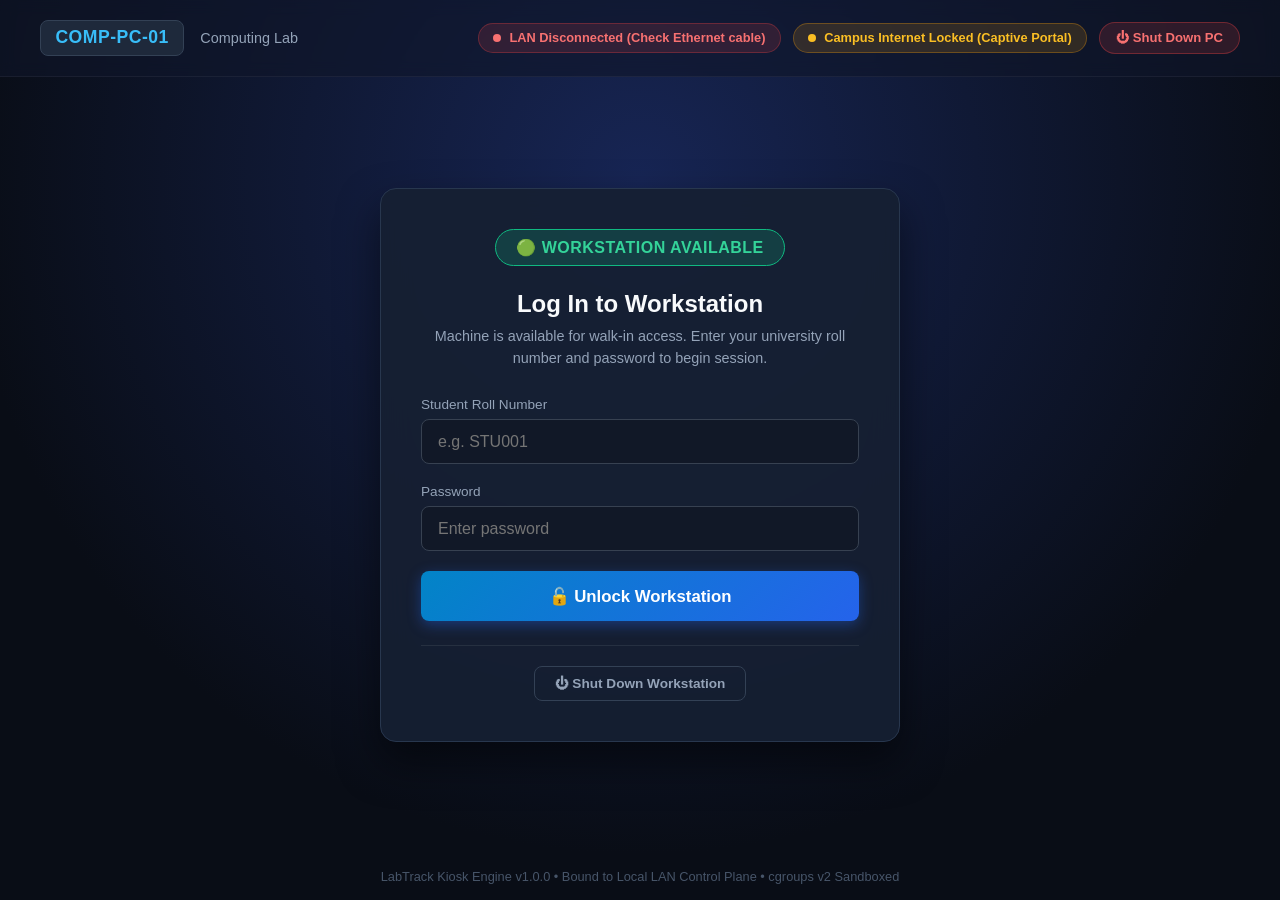
==== frontend/workstation_screen.html @ 6870bd61 "feat: add shutdown button to kiosk and automatic session logout on shutdown" ====
<!DOCTYPE html>
<html lang="en">
<head>
    <meta charset="UTF-8">
    <meta name="viewport" content="width=device-width, initial-scale=1.0">
    <title>LabTrack Workstation Greeter & Lock Screen</title>
    <style>
        :root {
            --bg-color: #090d16;
            --panel-bg: rgba(22, 32, 50, 0.92);
            --border: #28374e;
            --text-main: #f8fafc;
            --text-muted: #94a3b8;
            --accent: #38bdf8;
            --color-avail: #10b981;
            --color-held: #f59e0b;
            --color-occupied: #6366f1;
            --color-maint: #ef4444;
        }

        * { box-sizing: border-box; margin: 0; padding: 0; font-family: -apple-system, BlinkMacSystemFont, "Segoe UI", Roboto, sans-serif; }
        
        body {
            background: radial-gradient(circle at 50% 20%, #172554, var(--bg-color) 70%);
            color: var(--text-main);
            min-height: 100vh;
            display: flex;
            flex-direction: column;
            user-select: none;
            overflow: hidden;
        }

        /* Top Status Bar */
        .top-bar {
            padding: 1.25rem 2.5rem;
            display: flex;
            justify-content: space-between;
            align-items: center;
            background: rgba(15, 23, 42, 0.6);
            backdrop-filter: blur(8px);
            border-bottom: 1px solid rgba(255, 255, 255, 0.05);
        }

        .host-title {
            display: flex;
            align-items: center;
            gap: 1rem;
        }

        .host-badge {
            background: #1e293b;
            border: 1px solid #334155;
            padding: 0.4rem 0.9rem;
            border-radius: 8px;
            font-size: 1.1rem;
            font-weight: 700;
            color: var(--accent);
            letter-spacing: 0.5px;
        }

        .net-badges {
            display: flex;
            align-items: center;
            gap: 0.75rem;
        }

        .net-pill {
            display: flex;
            align-items: center;
            gap: 0.5rem;
            padding: 0.4rem 0.9rem;
            border-radius: 20px;
            font-size: 0.8rem;
            font-weight: 600;
        }

        .net-green { background: rgba(16, 185, 129, 0.15); color: #34d399; border: 1px solid rgba(16, 185, 129, 0.3); }
        .net-yellow { background: rgba(245, 158, 11, 0.15); color: #fbbf24; border: 1px solid rgba(245, 158, 11, 0.3); }
        .net-red { background: rgba(239, 68, 68, 0.15); color: #f87171; border: 1px solid rgba(239, 68, 68, 0.3); }

        .indicator-dot { width: 8px; height: 8px; border-radius: 50%; background: currentColor; }

        /* Main Kiosk Container */
        .kiosk-container {
            flex: 1;
            display: flex;
            justify-content: center;
            align-items: center;
            padding: 2rem;
        }

        .kiosk-card {
            background: var(--panel-bg);
            border: 1px solid var(--border);
            border-radius: 16px;
            width: 100%;
            max-width: 520px;
            padding: 2.5rem;
            box-shadow: 0 20px 40px rgba(0,0,0,0.5);
            backdrop-filter: blur(16px);
            text-align: center;
            position: relative;
        }

        .state-banner {
            display: inline-flex;
            align-items: center;
            gap: 0.5rem;
            padding: 0.5rem 1.25rem;
            border-radius: 30px;
            font-weight: 700;
            font-size: 1rem;
            margin-bottom: 1.5rem;
            text-transform: uppercase;
            letter-spacing: 0.5px;
        }

        .banner-AVAILABLE { background: rgba(16, 185, 129, 0.2); color: #34d399; border: 1px solid var(--color-avail); }
        .banner-HELD { background: rgba(245, 158, 11, 0.2); color: #fbbf24; border: 1px solid var(--color-held); }
        .banner-OCCUPIED { background: rgba(99, 102, 241, 0.2); color: #a5b4fc; border: 1px solid var(--color-occupied); }
        .banner-MAINTENANCE { background: rgba(239, 68, 68, 0.2); color: #f87171; border: 1px solid var(--color-maint); }

        .kiosk-title { font-size: 1.5rem; font-weight: 700; margin-bottom: 0.5rem; }
        .kiosk-sub { font-size: 0.9rem; color: var(--text-muted); margin-bottom: 1.75rem; line-height: 1.5; }

        /* Reserved Held Details Box */
        .reserved-box {
            background: rgba(245, 158, 11, 0.08);
            border: 1px solid rgba(245, 158, 11, 0.3);
            border-radius: 10px;
            padding: 1.25rem;
            margin-bottom: 1.75rem;
            text-align: left;
        }

        .reserved-row { display: flex; justify-content: space-between; margin-bottom: 0.5rem; font-size: 0.9rem; }
        .reserved-label { color: var(--text-muted); }
        .reserved-value { font-weight: 600; color: var(--text-main); }
        .countdown-timer { font-size: 1.35rem; font-weight: 800; color: #fbbf24; text-align: center; margin-top: 0.75rem; }

        /* Form */
        .form-group { text-align: left; margin-bottom: 1.25rem; }
        label { display: block; font-size: 0.85rem; color: var(--text-muted); margin-bottom: 0.4rem; font-weight: 500; }
        input {
            width: 100%;
            background: #111827;
            border: 1px solid #374151;
            padding: 0.8rem 1rem;
            border-radius: 8px;
            color: white;
            font-size: 1rem;
            outline: none;
            transition: border-color 0.2s;
        }
        input:focus { border-color: var(--accent); }

        .btn-unlock {
            width: 100%;
            background: linear-gradient(135deg, #0284c7, #2563eb);
            color: white;
            border: none;
            padding: 0.9rem;
            border-radius: 8px;
            font-size: 1.05rem;
            font-weight: 700;
            cursor: pointer;
            box-shadow: 0 4px 14px rgba(37, 99, 235, 0.4);
            transition: opacity 0.2s, transform 0.1s;
        }
        .btn-unlock:hover { opacity: 0.95; }
        .btn-unlock:active { transform: scale(0.99); }

        .btn-logout {
            width: 100%;
            background: #ef4444;
            color: white;
            border: none;
            padding: 0.8rem;
            border-radius: 8px;
            font-size: 1rem;
            font-weight: 700;
            cursor: pointer;
            margin-top: 0.75rem;
        }

        .btn-desktop {
            width: 100%;
            background: #0284c7;
            color: white;
            border: none;
            padding: 0.85rem;
            border-radius: 8px;
            font-size: 1.05rem;
            font-weight: 700;
            cursor: pointer;
            margin-top: 1.25rem;
            box-shadow: 0 4px 14px rgba(2, 132, 199, 0.4);
            display: flex;
            align-items: center;
            justify-content: center;
            gap: 0.5rem;
        }
        .btn-desktop:hover { opacity: 0.95; }

        /* Floating Mini Dock on Desktop */
        #floatingDock {
            position: fixed;
            top: 14px;
            right: 20px;
            background: rgba(15, 23, 42, 0.95);
            border: 1px solid #334155;
            box-shadow: 0 10px 30px rgba(0,0,0,0.7);
            backdrop-filter: blur(12px);
            border-radius: 30px;
            padding: 0.5rem 1.2rem;
            display: none;
            align-items: center;
            gap: 1rem;
            z-index: 999999;
            font-size: 0.85rem;
        }
        .mini-btn-logout {
            background: #ef4444;
            color: white;
            border: none;
            padding: 0.4rem 0.8rem;
            border-radius: 20px;
            font-size: 0.8rem;
            font-weight: 700;
            cursor: pointer;
        }
        .mini-btn-expand {
            background: #1e293b;
            color: #38bdf8;
            border: 1px solid #334155;
            padding: 0.4rem 0.8rem;
            border-radius: 20px;
            font-size: 0.8rem;
            font-weight: 600;
            cursor: pointer;
        }

        /* Mode: Floating Mini Dock Window (?floating=1) */
        body.floating-mode {
            background: #0f172a !important;
            min-height: 100vh !important;
            margin: 0 !important;
            padding: 0 16px !important;
            display: flex !important;
            align-items: center !important;
            justify-content: space-between !important;
            border-bottom: 2px solid #0284c7;
        }

        body.floating-mode .top-bar,
        body.floating-mode .kiosk-container,
        body.floating-mode footer,
        body.floating-mode #floatingDock {
            display: none !important;
        }

        #floatingBarWidget {
            display: none;
            width: 100%;
            align-items: center;
            justify-content: space-between;
            gap: 12px;
        }

        body.floating-mode #floatingBarWidget {
            display: flex !important;
        }

        .dock-left {
            display: flex;
            align-items: center;
            gap: 10px;
        }

        .dock-icon {
            width: 34px;
            height: 34px;
            border-radius: 8px;
            background: rgba(56, 189, 248, 0.15);
            border: 1px solid rgba(56, 189, 248, 0.4);
            display: flex;
            align-items: center;
            justify-content: center;
            font-size: 1.15rem;
            color: #38bdf8;
        }

        .dock-user-title {
            font-size: 0.92rem;
            font-weight: 700;
            color: #f8fafc;
        }

        .dock-user-sub {
            font-size: 0.76rem;
            color: #94a3b8;
        }

        .dock-btn-logout {
            background: linear-gradient(135deg, #ef4444, #dc2626);
            color: white;
            border: none;
            padding: 8px 16px;
            border-radius: 8px;
            font-size: 0.85rem;
            font-weight: 700;
            cursor: pointer;
            box-shadow: 0 2px 8px rgba(239, 68, 68, 0.4);
            display: flex;
            align-items: center;
            gap: 6px;
            white-space: nowrap;
        }
        .dock-btn-logout:hover {
            opacity: 0.9;
        }

        /* Occupied Session Box */
        .session-box {
            background: rgba(99, 102, 241, 0.08);
            border: 1px solid rgba(99, 102, 241, 0.3);
            border-radius: 10px;
            padding: 1.25rem;
            margin-bottom: 1.5rem;
            text-align: left;
        }

        .metrics-grid {
            display: grid;
            grid-template-columns: 1fr 1fr;
            gap: 0.75rem;
            margin-top: 1rem;
        }

        .metric-cell {
            background: #141c2c;
            border: 1px solid #233147;
            padding: 0.6rem;
            border-radius: 6px;
            text-align: center;
        }
        .metric-num { font-size: 1.1rem; font-weight: 700; color: var(--accent); }
        .metric-lbl { font-size: 0.75rem; color: var(--text-muted); }

        /* Error/Message Box */
        .msg-box {
            margin-top: 1rem;
            padding: 0.75rem;
            border-radius: 6px;
            font-size: 0.85rem;
            display: none;
            line-height: 1.4;
        }
        .msg-error { background: rgba(239, 68, 68, 0.2); border: 1px solid #ef4444; color: #fca5a5; display: block; }
        .msg-success { background: rgba(16, 185, 129, 0.2); border: 1px solid #10b981; color: #6ee7b7; display: block; }

        .btn-power {
            display: inline-flex;
            align-items: center;
            gap: 0.45rem;
            background: rgba(239, 68, 68, 0.15);
            color: #f87171;
            border: 1px solid rgba(239, 68, 68, 0.35);
            padding: 0.45rem 1rem;
            border-radius: 20px;
            font-size: 0.82rem;
            font-weight: 700;
            cursor: pointer;
            transition: all 0.2s ease;
        }
        .btn-power:hover {
            background: #ef4444;
            color: #ffffff;
            border-color: #ef4444;
            box-shadow: 0 0 12px rgba(239, 68, 68, 0.5);
            transform: translateY(-1px);
        }
        .btn-power-discrete {
            background: transparent;
            color: #94a3b8;
            border: 1px solid #334155;
            padding: 0.55rem 1.2rem;
            border-radius: 8px;
            font-size: 0.85rem;
            font-weight: 600;
            cursor: pointer;
            transition: all 0.2s;
            display: inline-flex;
            align-items: center;
            gap: 0.45rem;
        }
        .btn-power-discrete:hover {
            background: rgba(239, 68, 68, 0.2);
            color: #f87171;
            border-color: #ef4444;
        }

        /* Footer */
        footer {
            padding: 1rem;
            text-align: center;
            font-size: 0.8rem;
            color: #475569;
        }
    </style>
</head>
<body>

    <div class="top-bar">
        <div class="host-title">
            <span class="host-badge" id="hostBadge">COMP-PC-01</span>
            <span style="font-size: 0.9rem; color: var(--text-muted);" id="labNameDisplay">Computing Lab</span>
        </div>
        <div class="net-badges">
            <div class="net-pill net-green" id="lanPill">
                <span class="indicator-dot"></span>
                <span>LAN Connected to Lab Server</span>
            </div>
            <div class="net-pill net-yellow" id="wanPill">
                <span class="indicator-dot"></span>
                <span>Campus Internet Locked (Captive Portal)</span>
            </div>
            <button class="btn-power" onclick="handlePowerOff()" title="Shut Down Workstation">
                ⏻ Shut Down PC
            </button>
        </div>
    </div>

    <div class="kiosk-container">
        <div class="kiosk-card">
            
            <div id="stateBadge" class="state-banner banner-AVAILABLE">
                🟢 Workstation Available
            </div>

            <div id="availableView">
                <h2 class="kiosk-title">Log In to Workstation</h2>
                <p class="kiosk-sub">Machine is available for walk-in access. Enter your university roll number and password to begin session.</p>

                <form onsubmit="handleUnlock(event)">
                    <div class="form-group">
                        <label>Student Roll Number</label>
                        <input type="text" id="walkinRoll" placeholder="e.g. STU001" required autocomplete="off" />
                    </div>
                    <div class="form-group">
                        <label>Password</label>
                        <input type="password" id="walkinPw" placeholder="Enter password" required />
                    </div>
                    <button type="submit" class="btn-unlock" id="unlockBtn">🔓 Unlock Workstation</button>
                </form>
            </div>

            <div id="heldView" style="display: none;">
                <h2 class="kiosk-title">Workstation Reserved</h2>
                <p class="kiosk-sub">This PC is reserved. Only the assigned student can authenticate to unlock.</p>

                <div class="reserved-box">
                    <div class="reserved-row">
                        <span class="reserved-label">Assigned Student:</span>
                        <span class="reserved-value" id="heldStudentName">Alice Johnson</span>
                    </div>
                    <div class="reserved-row">
                        <span class="reserved-label">Roll Number:</span>
                        <span class="reserved-value" id="heldRollNo">STU001</span>
                    </div>
                    <div class="reserved-row">
                        <span class="reserved-label">Grace Expiry:</span>
                        <span class="reserved-value" id="heldGraceTime">10:45 AM</span>
                    </div>
                    <div class="countdown-timer" id="graceCountdown">14:59</div>
                </div>

                <form onsubmit="handleUnlock(event)">
                    <div class="form-group">
                        <label>Reserved Student Roll Number</label>
                        <input type="text" id="heldRollInput" placeholder="Confirm Roll Number" required autocomplete="off" />
                    </div>
                    <div class="form-group">
                        <label>Password</label>
                        <input type="password" id="heldPwInput" placeholder="Enter password" required />
                    </div>
                    <button type="submit" class="btn-unlock">🔓 Unlock Reserved Session</button>
                </form>
            </div>

            <div id="occupiedView" style="display: none;">
                <h2 class="kiosk-title">Active Session in Progress</h2>
                <p class="kiosk-sub">Workstation unlocked and sandbox active.</p>

                <div class="session-box">
                    <div class="reserved-row">
                        <span class="reserved-label">Active User:</span>
                        <span class="reserved-value" id="occStudentName">Alice Johnson</span>
                    </div>
                    <div class="reserved-row">
                        <span class="reserved-label">Roll Number:</span>
                        <span class="reserved-value" id="occRollNo">STU001</span>
                    </div>
                    <div class="reserved-row">
                        <span class="reserved-label">Session ID:</span>
                        <span class="reserved-value" id="occSessionId">#1</span>
                    </div>

                    <div class="metrics-grid">
                        <div class="metric-cell">
                            <div class="metric-num" id="occCpuLoad">4.2%</div>
                            <div class="metric-lbl">CPU Usage</div>
                        </div>
                        <div class="metric-cell">
                            <div class="metric-num" id="occMemLoad">18.5%</div>
                            <div class="metric-lbl">RAM Usage</div>
                        </div>
                    </div>
                </div>

                <button class="btn-desktop" onclick="minimizeToFloatingBar()">💻 Minimize & Open Linux Desktop</button>
                <div style="margin: 0.75rem 0; font-size: 0.8rem; color: #94a3b8; line-height: 1.4;">
                    💡 <em>Shortcut: Press <strong>Super (Windows key)</strong> or <strong>Ctrl+Alt+T</strong> to launch Terminal & Apps anytime.</em>
                </div>
                <button class="btn-logout" onclick="handleLogout()">🔒 Logout & Re-lock Workstation</button>
            </div>

            <div id="maintenanceView" style="display: none;">
                <h2 class="kiosk-title" style="color: #ef4444;">Workstation Offline</h2>
                <p class="kiosk-sub">This workstation is undergoing scheduled maintenance or hardware diagnostics. Please use an adjacent machine.</p>
            </div>

            <div id="messageBox" class="msg-box"></div>

            <div style="margin-top: 1.5rem; border-top: 1px solid rgba(255, 255, 255, 0.08); padding-top: 1.25rem;">
                <button type="button" class="btn-power-discrete" onclick="handlePowerOff()" title="Shut down workstation immediately">
                    ⏻ Shut Down Workstation
                </button>
            </div>
        </div>
    </div>

    <!-- Floating Mini Dock on Desktop -->
    <div id="floatingDock">
        <span style="display: flex; align-items: center; gap: 0.4rem; color: #34d399; font-weight: 600;">
            <span class="indicator-dot" style="background:#10b981;"></span>
            <span id="dockUser">Active Session</span>
        </span>
        <span style="color: #94a3b8;" id="dockStats">CPU: 4.2% | RAM: 18%</span>
        <button class="mini-btn-expand" onclick="expandFromFloatingBar()">🔍 Dashboard</button>
        <button class="mini-btn-logout" onclick="handleLogout()">🔒 Logout & Relock</button>
    </div>

    <!-- Floating Mini Dock for Desktop Window Mode (?floating=1) -->
    <div id="floatingBarWidget">
        <div class="dock-left">
            <div class="dock-icon">⚡</div>
            <div>
                <div class="dock-user-title" id="floatingUserTitle">Active Student Session</div>
                <div class="dock-user-sub" id="floatingUserSub">Desktop Unlocked &bull; Sandboxed</div>
            </div>
        </div>
        <button class="dock-btn-logout" onclick="handleLogout()">🔒 Logout &amp; Relock</button>
    </div>

    <footer>
        LabTrack Kiosk Engine v1.0.0 &bull; Bound to Local LAN Control Plane &bull; cgroups v2 Sandboxed
    </footer>

    <script>
        // Extract hostname from URL path (/workstation/COMP-PC-01) or query parameter (?hostname=COMP-PC-01)
        function getHostname() {
            const urlPath = window.location.pathname;
            const parts = urlPath.split('/').filter(p => p.length > 0);
            if (parts.length >= 2 && parts[0] === 'workstation') {
                return decodeURIComponent(parts[1]);
            }
            const urlParams = new URLSearchParams(window.location.search);
            return urlParams.get('hostname') || 'COMP-PC-01';
        }

        const urlParams = new URLSearchParams(window.location.search);
        const isFloatingMode = urlParams.get('floating') === '1';

        const HOSTNAME = getHostname();
        let currentLockState = null;
        let remainingGraceSeconds = 0;
        let countdownTimer = null;
        let currentActiveSessionId = null;

        document.getElementById('hostBadge').innerText = HOSTNAME;

        if (isFloatingMode) {
            document.body.classList.add('floating-mode');
            document.title = `⚡ LabTrack [${HOSTNAME}] - Active Session`;
        }

        window.addEventListener('DOMContentLoaded', () => {
            fetchLockState();
            // Poll lock-state over local switch every 2.5 seconds
            setInterval(fetchLockState, 2500);
            // Run countdown tick every second
            setInterval(tickCountdown, 1000);
        });

        async function fetchLockState() {
            try {
                const res = await fetch(`/api/pcs/${HOSTNAME}/lock-state`);
                if (!res.ok) throw new Error("Server error");
                const data = await res.json();
                
                // Set LAN badge green
                document.getElementById('lanPill').className = "net-pill net-green";
                document.getElementById('lanPill').innerHTML = `<span class="indicator-dot"></span><span>LAN Connected to Lab Server</span>`;

                applyLockState(data);
            } catch (err) {
                // LAN offline
                document.getElementById('lanPill').className = "net-pill net-red";
                document.getElementById('lanPill').innerHTML = `<span class="indicator-dot"></span><span>LAN Disconnected (Check Ethernet cable)</span>`;
            }
        }

        function applyLockState(data) {
            currentLockState = data;
            document.getElementById('labNameDisplay').innerText = data.lab_name;

            const stateBadge = document.getElementById('stateBadge');
            stateBadge.className = `state-banner banner-${data.state}`;
            stateBadge.innerText = data.state;

            // View toggles
            document.getElementById('availableView').style.display = 'none';
            document.getElementById('heldView').style.display = 'none';
            document.getElementById('occupiedView').style.display = 'none';
            document.getElementById('maintenanceView').style.display = 'none';

            if (data.state === 'AVAILABLE') {
                document.getElementById('availableView').style.display = 'block';
                stateBadge.innerText = "🟢 Workstation Available";
                setWanStatus(false);
            } else if (data.state === 'HELD') {
                document.getElementById('heldView').style.display = 'block';
                stateBadge.innerText = "🔒 Workstation Reserved";
                document.getElementById('heldStudentName').innerText = data.reserved_student_name || 'Assigned Student';
                document.getElementById('heldRollNo').innerText = data.reserved_roll_no || '-';
                document.getElementById('heldRollInput').value = data.reserved_roll_no || '';
                if (data.grace_deadline) {
                    document.getElementById('heldGraceTime').innerText = new Date(data.grace_deadline).toLocaleTimeString();
                }
                remainingGraceSeconds = data.remaining_grace_seconds || 0;
                setWanStatus(false);
            } else if (data.state === 'OCCUPIED') {
                document.getElementById('occupiedView').style.display = 'block';
                stateBadge.innerText = "⚡ Session Active";
                if (data.active_session) {
                    currentActiveSessionId = data.active_session.session_id;
                    document.getElementById('occStudentName').innerText = data.active_session.student_name;
                    document.getElementById('occRollNo').innerText = data.active_session.roll_no;
                    document.getElementById('occSessionId').innerText = `#${data.active_session.session_id}`;
                    document.getElementById('occCpuLoad').innerText = `${data.active_session.cpu_percent || 3.5}%`;
                    document.getElementById('occMemLoad').innerText = `${data.active_session.memory_percent || 14.2}%`;

                    if (isFloatingMode) {
                        document.getElementById('floatingUserTitle').innerText = `${data.active_session.student_name} (${data.active_session.roll_no})`;
                        document.getElementById('floatingUserSub').innerText = `${HOSTNAME} • CPU: ${data.active_session.cpu_percent || 2}% • RAM: ${data.active_session.memory_percent || 14}%`;
                    }
                }
                setWanStatus(true);
            } else if (data.state === 'MAINTENANCE') {
                document.getElementById('maintenanceView').style.display = 'block';
                stateBadge.innerText = "⚠️ Maintenance Mode";
                setWanStatus(false);
            }
        }

        function setWanStatus(unlocked) {
            const pill = document.getElementById('wanPill');
            if (unlocked) {
                pill.className = "net-pill net-green";
                pill.innerHTML = `<span class="indicator-dot"></span><span>Campus Internet Active (Captive Portal Bridge)</span>`;
            } else {
                pill.className = "net-pill net-yellow";
                pill.innerHTML = `<span class="indicator-dot"></span><span>Campus Internet Locked (Captive Portal)</span>`;
            }
        }

        function tickCountdown() {
            if (currentLockState && currentLockState.state === 'HELD' && remainingGraceSeconds > 0) {
                remainingGraceSeconds--;
                const mins = Math.floor(remainingGraceSeconds / 60);
                const secs = remainingGraceSeconds % 60;
                document.getElementById('graceCountdown').innerText = 
                    `${String(mins).padStart(2, '0')}:${String(secs).padStart(2, '0')}`;
            }
        }

        async function handleUnlock(e) {
            e.preventDefault();
            showMessage("", "");

            let rollNo = "";
            let password = "";

            if (currentLockState.state === 'HELD') {
                rollNo = document.getElementById('heldRollInput').value.trim();
                password = document.getElementById('heldPwInput').value;
            } else {
                rollNo = document.getElementById('walkinRoll').value.trim();
                password = document.getElementById('walkinPw').value;
            }

            try {
                const res = await fetch('/api/agent/checkin', {
                    method: 'POST',
                    headers: { 'Content-Type': 'application/json' },
                    body: JSON.stringify({
                        hostname: HOSTNAME,
                        roll_no: rollNo,
                        password: password,
                        cgroup_path: `/sys/fs/cgroup/labtrack/session_${rollNo}`,
                        workspace_path: `/tmp/labtrack/workspace_${rollNo}`
                    })
                });

                const data = await res.json();
                if (res.ok) {
                    showMessage("Access granted! Unlocking complete Ubuntu desktop...", "msg-success");
                    currentActiveSessionId = data.session_id;

                    // Signal local daemon on machine to kill fullscreen kiosk and reveal desktop
                    try {
                        await fetch('http://127.0.0.1:8008/unlock', { mode: 'cors' });
                    } catch (err) {
                        console.log("Local agent unlock call:", err);
                    }
                    setTimeout(fetchLockState, 500);
                } else {
                    // Strict Access Enforcement error message
                    showMessage(data.detail || "Authentication failed", "msg-error");
                }
            } catch (err) {
                showMessage("Connection error reaching lab server", "msg-error");
            }
        }

        async function handleLogout() {
            if (!confirm("Are you sure you want to end your session and lock this workstation?")) return;

            try {
                if (currentActiveSessionId) {
                    await fetch('/api/agent/close', {
                        method: 'POST',
                        headers: { 'Content-Type': 'application/json' },
                        body: JSON.stringify({
                            session_id: currentActiveSessionId,
                            reason: "Student voluntarily logged out"
                        })
                    });
                }
            } catch (e) {
                console.log("Server close note:", e);
            }

            // Signal local daemon on machine to restore fullscreen kiosk immediately
            try {
                await fetch('http://127.0.0.1:8008/lock', { mode: 'cors' });
            } catch (e) {
                console.log("Local agent lock note:", e);
            }

            currentActiveSessionId = null;
            if (!isFloatingMode) {
                expandFromFloatingBar();
                fetchLockState();
            } else {
                window.close();
            }
        }

        async function handlePowerOff() {
            if (!confirm("Are you sure you want to shut down this computer?")) {
                return;
            }
            showMessage("Shutting down computer...", "msg-error");
            try {
                await fetch('http://127.0.0.1:8008/poweroff', { mode: 'cors' });
            } catch (e) {
                console.log("Local agent poweroff call:", e);
            }
        }

        function showMessage(text, className) {
            const box = document.getElementById('messageBox');
            if (!text) {
                box.style.display = 'none';
                return;
            }
            box.innerText = text;
            box.className = `msg-box ${className}`;
        }

        function minimizeToFloatingBar() {
            document.querySelector('.kiosk-container').style.display = 'none';
            document.querySelector('.top-bar').style.display = 'none';
            document.querySelector('footer').style.display = 'none';
            document.body.style.background = 'transparent';
            document.getElementById('floatingDock').style.display = 'flex';
            if (currentLockState && currentLockState.active_session) {
                document.getElementById('dockUser').innerText = currentLockState.active_session.student_name;
                document.getElementById('dockStats').innerText = `CPU: ${currentLockState.active_session.cpu_percent || 3.5}% | RAM: ${currentLockState.active_session.memory_percent || 14}%`;
            }
        }

        function expandFromFloatingBar() {
            document.querySelector('.kiosk-container').style.display = 'flex';
            document.querySelector('.top-bar').style.display = 'flex';
            document.querySelector('footer').style.display = 'block';
            document.body.style.background = 'radial-gradient(circle at 50% 20%, #172554, var(--bg-color) 70%)';
            document.getElementById('floatingDock').style.display = 'none';
        }
    </script>
</body>
</html>
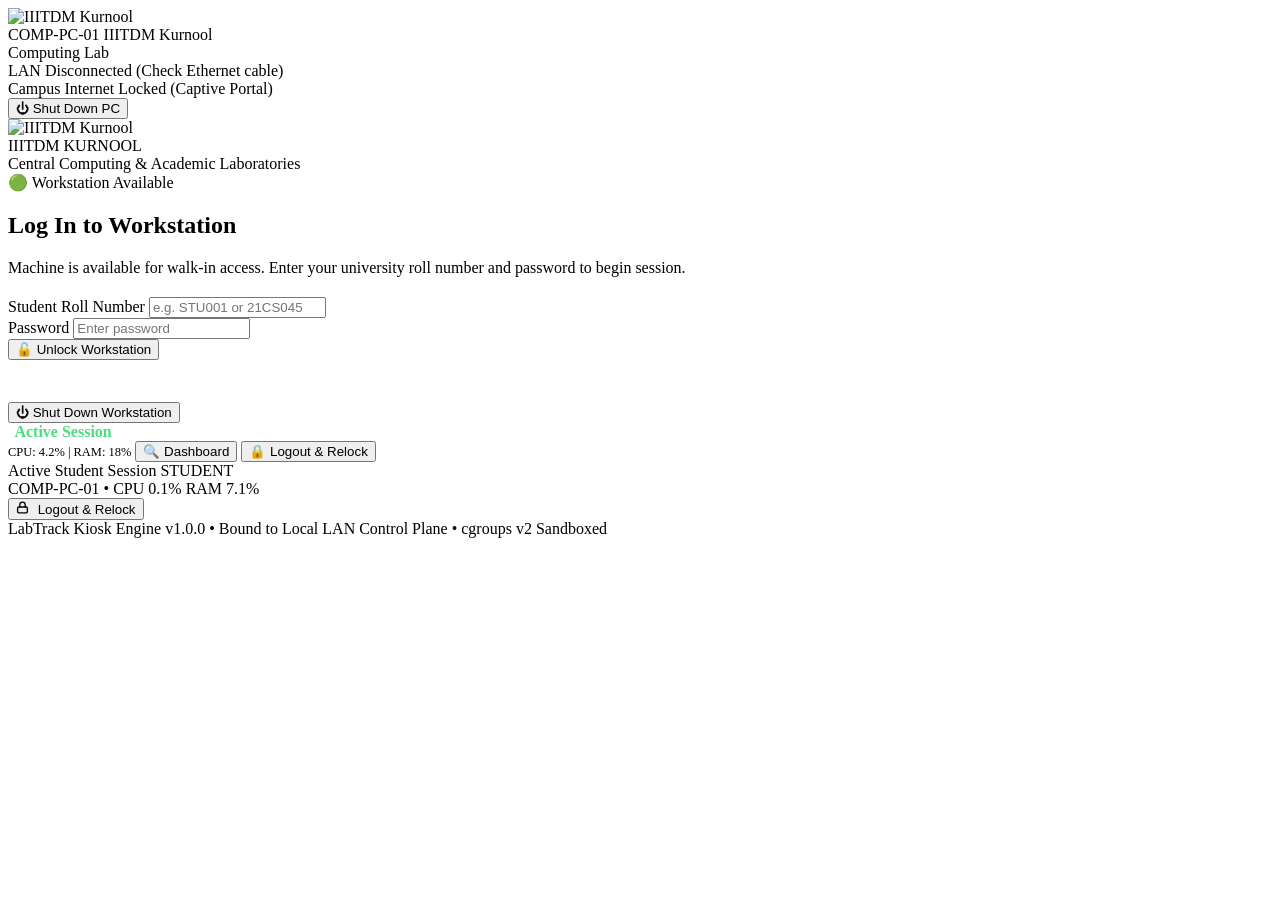
==== commit 7f5778da: "feat: complete UI/UX overhaul with shadcn & bklit UI, sticky nav, separate scheduled sessions tab, a" ====
--- a/frontend/workstation_screen.html
+++ b/frontend/workstation_screen.html
@@ -4,424 +4,29 @@
     <meta charset="UTF-8">
     <meta name="viewport" content="width=device-width, initial-scale=1.0">
     <title>LabTrack Workstation Greeter & Lock Screen</title>
-    <style>
-        :root {
-            --bg-color: #090d16;
-            --panel-bg: rgba(22, 32, 50, 0.92);
-            --border: #28374e;
-            --text-main: #f8fafc;
-            --text-muted: #94a3b8;
-            --accent: #38bdf8;
-            --color-avail: #10b981;
-            --color-held: #f59e0b;
-            --color-occupied: #6366f1;
-            --color-maint: #ef4444;
-        }
-
-        * { box-sizing: border-box; margin: 0; padding: 0; font-family: -apple-system, BlinkMacSystemFont, "Segoe UI", Roboto, sans-serif; }
-        
-        body {
-            background: radial-gradient(circle at 50% 20%, #172554, var(--bg-color) 70%);
-            color: var(--text-main);
-            min-height: 100vh;
-            display: flex;
-            flex-direction: column;
-            user-select: none;
-            overflow: hidden;
-        }
-
-        /* Top Status Bar */
-        .top-bar {
-            padding: 1.25rem 2.5rem;
-            display: flex;
-            justify-content: space-between;
-            align-items: center;
-            background: rgba(15, 23, 42, 0.6);
-            backdrop-filter: blur(8px);
-            border-bottom: 1px solid rgba(255, 255, 255, 0.05);
-        }
-
-        .host-title {
-            display: flex;
-            align-items: center;
-            gap: 1rem;
-        }
-
-        .host-badge {
-            background: #1e293b;
-            border: 1px solid #334155;
-            padding: 0.4rem 0.9rem;
-            border-radius: 8px;
-            font-size: 1.1rem;
-            font-weight: 700;
-            color: var(--accent);
-            letter-spacing: 0.5px;
-        }
-
-        .net-badges {
-            display: flex;
-            align-items: center;
-            gap: 0.75rem;
-        }
-
-        .net-pill {
-            display: flex;
-            align-items: center;
-            gap: 0.5rem;
-            padding: 0.4rem 0.9rem;
-            border-radius: 20px;
-            font-size: 0.8rem;
-            font-weight: 600;
-        }
-
-        .net-green { background: rgba(16, 185, 129, 0.15); color: #34d399; border: 1px solid rgba(16, 185, 129, 0.3); }
-        .net-yellow { background: rgba(245, 158, 11, 0.15); color: #fbbf24; border: 1px solid rgba(245, 158, 11, 0.3); }
-        .net-red { background: rgba(239, 68, 68, 0.15); color: #f87171; border: 1px solid rgba(239, 68, 68, 0.3); }
-
-        .indicator-dot { width: 8px; height: 8px; border-radius: 50%; background: currentColor; }
-
-        /* Main Kiosk Container */
-        .kiosk-container {
-            flex: 1;
-            display: flex;
-            justify-content: center;
-            align-items: center;
-            padding: 2rem;
-        }
-
-        .kiosk-card {
-            background: var(--panel-bg);
-            border: 1px solid var(--border);
-            border-radius: 16px;
-            width: 100%;
-            max-width: 520px;
-            padding: 2.5rem;
-            box-shadow: 0 20px 40px rgba(0,0,0,0.5);
-            backdrop-filter: blur(16px);
-            text-align: center;
-            position: relative;
-        }
-
-        .state-banner {
-            display: inline-flex;
-            align-items: center;
-            gap: 0.5rem;
-            padding: 0.5rem 1.25rem;
-            border-radius: 30px;
-            font-weight: 700;
-            font-size: 1rem;
-            margin-bottom: 1.5rem;
-            text-transform: uppercase;
-            letter-spacing: 0.5px;
-        }
-
-        .banner-AVAILABLE { background: rgba(16, 185, 129, 0.2); color: #34d399; border: 1px solid var(--color-avail); }
-        .banner-HELD { background: rgba(245, 158, 11, 0.2); color: #fbbf24; border: 1px solid var(--color-held); }
-        .banner-OCCUPIED { background: rgba(99, 102, 241, 0.2); color: #a5b4fc; border: 1px solid var(--color-occupied); }
-        .banner-MAINTENANCE { background: rgba(239, 68, 68, 0.2); color: #f87171; border: 1px solid var(--color-maint); }
-
-        .kiosk-title { font-size: 1.5rem; font-weight: 700; margin-bottom: 0.5rem; }
-        .kiosk-sub { font-size: 0.9rem; color: var(--text-muted); margin-bottom: 1.75rem; line-height: 1.5; }
-
-        /* Reserved Held Details Box */
-        .reserved-box {
-            background: rgba(245, 158, 11, 0.08);
-            border: 1px solid rgba(245, 158, 11, 0.3);
-            border-radius: 10px;
-            padding: 1.25rem;
-            margin-bottom: 1.75rem;
-            text-align: left;
-        }
-
-        .reserved-row { display: flex; justify-content: space-between; margin-bottom: 0.5rem; font-size: 0.9rem; }
-        .reserved-label { color: var(--text-muted); }
-        .reserved-value { font-weight: 600; color: var(--text-main); }
-        .countdown-timer { font-size: 1.35rem; font-weight: 800; color: #fbbf24; text-align: center; margin-top: 0.75rem; }
-
-        /* Form */
-        .form-group { text-align: left; margin-bottom: 1.25rem; }
-        label { display: block; font-size: 0.85rem; color: var(--text-muted); margin-bottom: 0.4rem; font-weight: 500; }
-        input {
-            width: 100%;
-            background: #111827;
-            border: 1px solid #374151;
-            padding: 0.8rem 1rem;
-            border-radius: 8px;
-            color: white;
-            font-size: 1rem;
-            outline: none;
-            transition: border-color 0.2s;
-        }
-        input:focus { border-color: var(--accent); }
-
-        .btn-unlock {
-            width: 100%;
-            background: linear-gradient(135deg, #0284c7, #2563eb);
-            color: white;
-            border: none;
-            padding: 0.9rem;
-            border-radius: 8px;
-            font-size: 1.05rem;
-            font-weight: 700;
-            cursor: pointer;
-            box-shadow: 0 4px 14px rgba(37, 99, 235, 0.4);
-            transition: opacity 0.2s, transform 0.1s;
-        }
-        .btn-unlock:hover { opacity: 0.95; }
-        .btn-unlock:active { transform: scale(0.99); }
-
-        .btn-logout {
-            width: 100%;
-            background: #ef4444;
-            color: white;
-            border: none;
-            padding: 0.8rem;
-            border-radius: 8px;
-            font-size: 1rem;
-            font-weight: 700;
-            cursor: pointer;
-            margin-top: 0.75rem;
-        }
-
-        .btn-desktop {
-            width: 100%;
-            background: #0284c7;
-            color: white;
-            border: none;
-            padding: 0.85rem;
-            border-radius: 8px;
-            font-size: 1.05rem;
-            font-weight: 700;
-            cursor: pointer;
-            margin-top: 1.25rem;
-            box-shadow: 0 4px 14px rgba(2, 132, 199, 0.4);
-            display: flex;
-            align-items: center;
-            justify-content: center;
-            gap: 0.5rem;
-        }
-        .btn-desktop:hover { opacity: 0.95; }
-
-        /* Floating Mini Dock on Desktop */
-        #floatingDock {
-            position: fixed;
-            top: 14px;
-            right: 20px;
-            background: rgba(15, 23, 42, 0.95);
-            border: 1px solid #334155;
-            box-shadow: 0 10px 30px rgba(0,0,0,0.7);
-            backdrop-filter: blur(12px);
-            border-radius: 30px;
-            padding: 0.5rem 1.2rem;
-            display: none;
-            align-items: center;
-            gap: 1rem;
-            z-index: 999999;
-            font-size: 0.85rem;
-        }
-        .mini-btn-logout {
-            background: #ef4444;
-            color: white;
-            border: none;
-            padding: 0.4rem 0.8rem;
-            border-radius: 20px;
-            font-size: 0.8rem;
-            font-weight: 700;
-            cursor: pointer;
-        }
-        .mini-btn-expand {
-            background: #1e293b;
-            color: #38bdf8;
-            border: 1px solid #334155;
-            padding: 0.4rem 0.8rem;
-            border-radius: 20px;
-            font-size: 0.8rem;
-            font-weight: 600;
-            cursor: pointer;
-        }
-
-        /* Mode: Floating Mini Dock Window (?floating=1) */
-        body.floating-mode {
-            background: #0f172a !important;
-            min-height: 100vh !important;
-            margin: 0 !important;
-            padding: 0 16px !important;
-            display: flex !important;
-            align-items: center !important;
-            justify-content: space-between !important;
-            border-bottom: 2px solid #0284c7;
-        }
-
-        body.floating-mode .top-bar,
-        body.floating-mode .kiosk-container,
-        body.floating-mode footer,
-        body.floating-mode #floatingDock {
-            display: none !important;
-        }
-
-        #floatingBarWidget {
-            display: none;
-            width: 100%;
-            align-items: center;
-            justify-content: space-between;
-            gap: 12px;
-        }
-
-        body.floating-mode #floatingBarWidget {
-            display: flex !important;
-        }
-
-        .dock-left {
-            display: flex;
-            align-items: center;
-            gap: 10px;
-        }
-
-        .dock-icon {
-            width: 34px;
-            height: 34px;
-            border-radius: 8px;
-            background: rgba(56, 189, 248, 0.15);
-            border: 1px solid rgba(56, 189, 248, 0.4);
-            display: flex;
-            align-items: center;
-            justify-content: center;
-            font-size: 1.15rem;
-            color: #38bdf8;
-        }
-
-        .dock-user-title {
-            font-size: 0.92rem;
-            font-weight: 700;
-            color: #f8fafc;
-        }
-
-        .dock-user-sub {
-            font-size: 0.76rem;
-            color: #94a3b8;
-        }
-
-        .dock-btn-logout {
-            background: linear-gradient(135deg, #ef4444, #dc2626);
-            color: white;
-            border: none;
-            padding: 8px 16px;
-            border-radius: 8px;
-            font-size: 0.85rem;
-            font-weight: 700;
-            cursor: pointer;
-            box-shadow: 0 2px 8px rgba(239, 68, 68, 0.4);
-            display: flex;
-            align-items: center;
-            gap: 6px;
-            white-space: nowrap;
-        }
-        .dock-btn-logout:hover {
-            opacity: 0.9;
-        }
-
-        /* Occupied Session Box */
-        .session-box {
-            background: rgba(99, 102, 241, 0.08);
-            border: 1px solid rgba(99, 102, 241, 0.3);
-            border-radius: 10px;
-            padding: 1.25rem;
-            margin-bottom: 1.5rem;
-            text-align: left;
-        }
-
-        .metrics-grid {
-            display: grid;
-            grid-template-columns: 1fr 1fr;
-            gap: 0.75rem;
-            margin-top: 1rem;
-        }
-
-        .metric-cell {
-            background: #141c2c;
-            border: 1px solid #233147;
-            padding: 0.6rem;
-            border-radius: 6px;
-            text-align: center;
-        }
-        .metric-num { font-size: 1.1rem; font-weight: 700; color: var(--accent); }
-        .metric-lbl { font-size: 0.75rem; color: var(--text-muted); }
-
-        /* Error/Message Box */
-        .msg-box {
-            margin-top: 1rem;
-            padding: 0.75rem;
-            border-radius: 6px;
-            font-size: 0.85rem;
-            display: none;
-            line-height: 1.4;
-        }
-        .msg-error { background: rgba(239, 68, 68, 0.2); border: 1px solid #ef4444; color: #fca5a5; display: block; }
-        .msg-success { background: rgba(16, 185, 129, 0.2); border: 1px solid #10b981; color: #6ee7b7; display: block; }
-
-        .btn-power {
-            display: inline-flex;
-            align-items: center;
-            gap: 0.45rem;
-            background: rgba(239, 68, 68, 0.15);
-            color: #f87171;
-            border: 1px solid rgba(239, 68, 68, 0.35);
-            padding: 0.45rem 1rem;
-            border-radius: 20px;
-            font-size: 0.82rem;
-            font-weight: 700;
-            cursor: pointer;
-            transition: all 0.2s ease;
-        }
-        .btn-power:hover {
-            background: #ef4444;
-            color: #ffffff;
-            border-color: #ef4444;
-            box-shadow: 0 0 12px rgba(239, 68, 68, 0.5);
-            transform: translateY(-1px);
-        }
-        .btn-power-discrete {
-            background: transparent;
-            color: #94a3b8;
-            border: 1px solid #334155;
-            padding: 0.55rem 1.2rem;
-            border-radius: 8px;
-            font-size: 0.85rem;
-            font-weight: 600;
-            cursor: pointer;
-            transition: all 0.2s;
-            display: inline-flex;
-            align-items: center;
-            gap: 0.45rem;
-        }
-        .btn-power-discrete:hover {
-            background: rgba(239, 68, 68, 0.2);
-            color: #f87171;
-            border-color: #ef4444;
-        }
-
-        /* Footer */
-        footer {
-            padding: 1rem;
-            text-align: center;
-            font-size: 0.8rem;
-            color: #475569;
-        }
-    </style>
+    <link rel="stylesheet" href="/static/css/workstation.css">
+    <script src="/static/js/anime.min.js"></script>
 </head>
 <body>
 
+    <!-- TOP STATUS BAR -->
     <div class="top-bar">
         <div class="host-title">
-            <span class="host-badge" id="hostBadge">COMP-PC-01</span>
-            <span style="font-size: 0.9rem; color: var(--text-muted);" id="labNameDisplay">Computing Lab</span>
+            <img src="/static/iiitk.jpeg" alt="IIITDM Kurnool" class="institution-emblem" />
+            <div class="host-info">
+                <div class="host-badge-row">
+                    <span class="host-badge" id="hostBadge">COMP-PC-01</span>
+                    <span class="inst-name">IIITDM Kurnool</span>
+                </div>
+                <div class="lab-name-sub" id="labNameDisplay">Computing Lab</div>
+            </div>
         </div>
         <div class="net-badges">
-            <div class="net-pill net-green" id="lanPill">
+            <div class="net-chip net-green" id="lanPill">
                 <span class="indicator-dot"></span>
                 <span>LAN Connected to Lab Server</span>
             </div>
-            <div class="net-pill net-yellow" id="wanPill">
+            <div class="net-chip net-yellow" id="wanPill">
                 <span class="indicator-dot"></span>
                 <span>Campus Internet Locked (Captive Portal)</span>
             </div>
@@ -431,35 +36,51 @@
         </div>
     </div>
 
+    <!-- MAIN KIOSK CONTAINER -->
     <div class="kiosk-container">
-        <div class="kiosk-card">
+        <div class="kiosk-card" id="kioskCard">
             
+            <!-- Institutional Header Block -->
+            <div class="inst-header-block">
+                <img src="/static/iiitk.jpeg" alt="IIITDM Kurnool" class="inst-header-logo" />
+                <div class="inst-header-text">
+                    <div class="inst-header-title">IIITDM KURNOOL</div>
+                    <div class="inst-header-sub">Central Computing &amp; Academic Laboratories</div>
+                </div>
+            </div>
+
+            <!-- State Banner -->
             <div id="stateBadge" class="state-banner banner-AVAILABLE">
                 🟢 Workstation Available
             </div>
 
-            <div id="availableView">
-                <h2 class="kiosk-title">Log In to Workstation</h2>
-                <p class="kiosk-sub">Machine is available for walk-in access. Enter your university roll number and password to begin session.</p>
-
-                <form onsubmit="handleUnlock(event)">
-                    <div class="form-group">
-                        <label>Student Roll Number</label>
-                        <input type="text" id="walkinRoll" placeholder="e.g. STU001" required autocomplete="off" />
-                    </div>
-                    <div class="form-group">
-                        <label>Password</label>
-                        <input type="password" id="walkinPw" placeholder="Enter password" required />
-                    </div>
-                    <button type="submit" class="btn-unlock" id="unlockBtn">🔓 Unlock Workstation</button>
-                </form>
-            </div>
-
-            <div id="heldView" style="display: none;">
-                <h2 class="kiosk-title">Workstation Reserved</h2>
-                <p class="kiosk-sub">This PC is reserved. Only the assigned student can authenticate to unlock.</p>
-
-                <div class="reserved-box">
+            <!-- UNIFIED LOGIN VIEW -->
+            <div id="loginView">
+                <!-- 1. Technical Club Event Reserved Context -->
+                <div id="clubHeldContext" class="context-box" style="display: none; text-align: center;">
+                    <div class="club-emblem-wrap">
+                        <img id="clubLogoImg" src="/static/clubs/gdg.jpeg" alt="Club Logo" class="club-emblem-img" />
+                    </div>
+                    <div class="club-category-tag" id="clubNameHeader">Google Developer Groups</div>
+                    <h2 class="kiosk-title" id="clubEventTitle" style="margin: 0.35rem 0 0.5rem 0; font-size: 1.35rem;">Intro to Development</h2>
+                    <p class="kiosk-sub" style="margin-bottom: 0;">Reserved for approved club workshop participants. Authenticate to unlock workstation.</p>
+                </div>
+
+                <!-- 1b. Faculty Session Reserved Context -->
+                <div id="facultyHeldContext" class="context-box" style="display: none; text-align: center;">
+                    <div style="font-size: 2.2rem; margin-bottom: 0.35rem;">🎓</div>
+                    <div class="club-category-tag" style="color: #4ade80;" id="facultyCourseHeader">OPERATING SYSTEMS LAB</div>
+                    <h2 class="kiosk-title" id="facultyBatchTitle" style="margin: 0.35rem 0 0.5rem 0; font-size: 1.35rem;">3rd Year CSE</h2>
+                    <p class="kiosk-sub" id="facultyInstructorSubtitle" style="margin-bottom: 0;">Session conducted by <strong>Faculty</strong>. Enrolled batch students can log in to begin practical work.</p>
+                </div>
+
+                <!-- 2. Individual Student Reservation Context -->
+                <div id="individualHeldContext" class="context-box" style="display: none;">
+                    <div style="display: flex; justify-content: space-between; align-items: center; margin-bottom: 0.85rem;">
+                        <span style="font-size: 0.85rem; font-weight: 700; color: #fbbf24; text-transform: uppercase; font-family: var(--font-mono); letter-spacing: 0.04em;">Assigned Booking</span>
+                        <span style="font-size: 0.72rem; color: var(--text-muted);">Strict Allocation</span>
+                    </div>
+
                     <div class="reserved-row">
                         <span class="reserved-label">Assigned Student:</span>
                         <span class="reserved-value" id="heldStudentName">Alice Johnson</span>
@@ -472,27 +93,39 @@
                         <span class="reserved-label">Grace Expiry:</span>
                         <span class="reserved-value" id="heldGraceTime">10:45 AM</span>
                     </div>
-                    <div class="countdown-timer" id="graceCountdown">14:59</div>
-                </div>
-
-                <form onsubmit="handleUnlock(event)">
+
+                    <div class="countdown-box">
+                        <div class="countdown-label">Hold Grace Period Remaining</div>
+                        <div class="countdown-timer" id="graceCountdown">14:59</div>
+                    </div>
+                </div>
+
+                <!-- 3. Walk-in Available Context -->
+                <div id="availableContext" style="margin-bottom: 1.25rem;">
+                    <h2 class="kiosk-title">Log In to Workstation</h2>
+                    <p class="kiosk-sub" style="margin-bottom: 0;">Machine is available for walk-in access. Enter your university roll number and password to begin session.</p>
+                </div>
+
+                <!-- SINGLE UNIFIED AUTHENTICATION FORM -->
+                <form id="unifiedAuthForm" onsubmit="handleUnlock(event)">
                     <div class="form-group">
-                        <label>Reserved Student Roll Number</label>
-                        <input type="text" id="heldRollInput" placeholder="Confirm Roll Number" required autocomplete="off" />
+                        <label id="loginRollLabel">Student Roll Number</label>
+                        <input type="text" id="loginRollInput" placeholder="e.g. STU001 or 21CS045" required autocomplete="off" />
                     </div>
                     <div class="form-group">
                         <label>Password</label>
-                        <input type="password" id="heldPwInput" placeholder="Enter password" required />
-                    </div>
-                    <button type="submit" class="btn-unlock">🔓 Unlock Reserved Session</button>
+                        <input type="password" id="loginPwInput" placeholder="Enter password" required />
+                    </div>
+                    <button type="submit" class="btn-unlock" id="loginSubmitBtn">🔓 Unlock Workstation</button>
                 </form>
             </div>
 
+            <!-- OCCUPIED ACTIVE SESSION VIEW -->
             <div id="occupiedView" style="display: none;">
                 <h2 class="kiosk-title">Active Session in Progress</h2>
-                <p class="kiosk-sub">Workstation unlocked and sandbox active.</p>
-
-                <div class="session-box">
+                <p class="kiosk-sub" style="margin-bottom: 1rem;">Workstation unlocked and sandbox active.</p>
+
+                <div class="context-box">
                     <div class="reserved-row">
                         <span class="reserved-label">Active User:</span>
                         <span class="reserved-value" id="occStudentName">Alice Johnson</span>
@@ -518,21 +151,24 @@
                     </div>
                 </div>
 
-                <button class="btn-desktop" onclick="minimizeToFloatingBar()">💻 Minimize & Open Linux Desktop</button>
-                <div style="margin: 0.75rem 0; font-size: 0.8rem; color: #94a3b8; line-height: 1.4;">
+                <button class="btn-desktop" onclick="minimizeToFloatingBar()">💻 Minimize &amp; Open Linux Desktop</button>
+                <div style="margin: 0.75rem 0; font-size: 0.76rem; color: var(--text-muted); line-height: 1.4;">
                     💡 <em>Shortcut: Press <strong>Super (Windows key)</strong> or <strong>Ctrl+Alt+T</strong> to launch Terminal & Apps anytime.</em>
                 </div>
-                <button class="btn-logout" onclick="handleLogout()">🔒 Logout & Re-lock Workstation</button>
-            </div>
-
+                <button class="btn-logout" onclick="handleLogout()">🔒 Logout &amp; Re-lock Workstation</button>
+            </div>
+
+            <!-- MAINTENANCE OFFLINE VIEW -->
             <div id="maintenanceView" style="display: none;">
-                <h2 class="kiosk-title" style="color: #ef4444;">Workstation Offline</h2>
+                <h2 class="kiosk-title" style="color: #f87171;">Workstation Offline</h2>
                 <p class="kiosk-sub">This workstation is undergoing scheduled maintenance or hardware diagnostics. Please use an adjacent machine.</p>
             </div>
 
+            <!-- STATUS MESSAGE BOX -->
             <div id="messageBox" class="msg-box"></div>
 
-            <div style="margin-top: 1.5rem; border-top: 1px solid rgba(255, 255, 255, 0.08); padding-top: 1.25rem;">
+            <!-- DISCRETE POWER BUTTON IN FOOTER OF CARD -->
+            <div style="margin-top: 1.5rem; border-top: 1px solid var(--border-subtle); padding-top: 1.15rem;">
                 <button type="button" class="btn-power-discrete" onclick="handlePowerOff()" title="Shut down workstation immediately">
                     ⏻ Shut Down Workstation
                 </button>
@@ -542,25 +178,46 @@
 
     <!-- Floating Mini Dock on Desktop -->
     <div id="floatingDock">
-        <span style="display: flex; align-items: center; gap: 0.4rem; color: #34d399; font-weight: 600;">
-            <span class="indicator-dot" style="background:#10b981;"></span>
+        <span style="display: flex; align-items: center; gap: 0.4rem; color: #4ade80; font-weight: 600;">
+            <span class="indicator-dot" style="background:#4ade80;"></span>
             <span id="dockUser">Active Session</span>
         </span>
-        <span style="color: #94a3b8;" id="dockStats">CPU: 4.2% | RAM: 18%</span>
+        <span style="color: var(--text-muted); font-family: var(--font-mono); font-size: 0.78rem;" id="dockStats">CPU: 4.2% | RAM: 18%</span>
         <button class="mini-btn-expand" onclick="expandFromFloatingBar()">🔍 Dashboard</button>
-        <button class="mini-btn-logout" onclick="handleLogout()">🔒 Logout & Relock</button>
+        <button class="mini-btn-logout" onclick="handleLogout()">🔒 Logout &amp; Relock</button>
     </div>
 
     <!-- Floating Mini Dock for Desktop Window Mode (?floating=1) -->
     <div id="floatingBarWidget">
-        <div class="dock-left">
-            <div class="dock-icon">⚡</div>
-            <div>
-                <div class="dock-user-title" id="floatingUserTitle">Active Student Session</div>
-                <div class="dock-user-sub" id="floatingUserSub">Desktop Unlocked &bull; Sandboxed</div>
+        <div class="dock-hud-left">
+            <div class="dock-status-indicator" title="Active Sandboxed Session">
+                <span class="dock-live-dot"></span>
+            </div>
+            <div class="dock-identity-block">
+                <div class="dock-user-row">
+                    <span class="dock-user-name" id="floatingUserName">Active Student Session</span>
+                    <span class="dock-roll-badge" id="floatingRollBadge">STUDENT</span>
+                </div>
+                <div class="dock-meta-row">
+                    <span class="dock-host-tag" id="floatingHostBadge">COMP-PC-01</span>
+                    <span class="dock-divider">&bull;</span>
+                    <span class="dock-telemetry-chip" id="floatingCpuChip">CPU 0.1%</span>
+                    <span class="dock-telemetry-chip" id="floatingRamChip">RAM 7.1%</span>
+                </div>
+                <!-- Hidden fallback elements for backwards compatibility -->
+                <span id="floatingUserTitle" style="display: none;"></span>
+                <span id="floatingUserSub" style="display: none;"></span>
             </div>
         </div>
-        <button class="dock-btn-logout" onclick="handleLogout()">🔒 Logout &amp; Relock</button>
+        <div class="dock-hud-right">
+            <button class="dock-btn-logout-cool" onclick="handleLogout()" title="End session and relock machine">
+                <svg width="13" height="13" viewBox="0 0 24 24" fill="none" stroke="currentColor" stroke-width="2.5" stroke-linecap="round" stroke-linejoin="round" style="margin-right: 5px;">
+                    <rect x="3" y="11" width="18" height="11" rx="2" ry="2"></rect>
+                    <path d="M7 11V7a5 5 0 0 1 10 0v4"></path>
+                </svg>
+                <span>Logout &amp; Relock</span>
+            </button>
+        </div>
     </div>
 
     <footer>
@@ -587,6 +244,7 @@
         let remainingGraceSeconds = 0;
         let countdownTimer = null;
         let currentActiveSessionId = null;
+        let previousStateKey = null;
 
         document.getElementById('hostBadge').innerText = HOSTNAME;
 
@@ -601,6 +259,17 @@
             setInterval(fetchLockState, 2500);
             // Run countdown tick every second
             setInterval(tickCountdown, 1000);
+
+            // Initial entrance animation via anime.js
+            if (window.anime && !isFloatingMode) {
+                window.anime({
+                    targets: '#kioskCard',
+                    opacity: [0.75, 1],
+                    translateY: [8, 0],
+                    duration: 350,
+                    easing: 'easeOutQuad'
+                });
+            }
         });
 
         async function fetchLockState() {
@@ -610,14 +279,16 @@
                 const data = await res.json();
                 
                 // Set LAN badge green
-                document.getElementById('lanPill').className = "net-pill net-green";
-                document.getElementById('lanPill').innerHTML = `<span class="indicator-dot"></span><span>LAN Connected to Lab Server</span>`;
+                const lanPill = document.getElementById('lanPill');
+                lanPill.className = "net-chip net-green";
+                lanPill.innerHTML = `<span class="indicator-dot"></span><span>LAN Connected to Lab Server</span>`;
 
                 applyLockState(data);
             } catch (err) {
                 // LAN offline
-                document.getElementById('lanPill').className = "net-pill net-red";
-                document.getElementById('lanPill').innerHTML = `<span class="indicator-dot"></span><span>LAN Disconnected (Check Ethernet cable)</span>`;
+                const lanPill = document.getElementById('lanPill');
+                lanPill.className = "net-chip net-red";
+                lanPill.innerHTML = `<span class="indicator-dot"></span><span>LAN Disconnected (Check Ethernet cable)</span>`;
             }
         }
 
@@ -626,33 +297,22 @@
             document.getElementById('labNameDisplay').innerText = data.lab_name;
 
             const stateBadge = document.getElementById('stateBadge');
-            stateBadge.className = `state-banner banner-${data.state}`;
-            stateBadge.innerText = data.state;
 
             // View toggles
-            document.getElementById('availableView').style.display = 'none';
-            document.getElementById('heldView').style.display = 'none';
+            document.getElementById('loginView').style.display = 'none';
             document.getElementById('occupiedView').style.display = 'none';
             document.getElementById('maintenanceView').style.display = 'none';
-
-            if (data.state === 'AVAILABLE') {
-                document.getElementById('availableView').style.display = 'block';
-                stateBadge.innerText = "🟢 Workstation Available";
-                setWanStatus(false);
-            } else if (data.state === 'HELD') {
-                document.getElementById('heldView').style.display = 'block';
-                stateBadge.innerText = "🔒 Workstation Reserved";
-                document.getElementById('heldStudentName').innerText = data.reserved_student_name || 'Assigned Student';
-                document.getElementById('heldRollNo').innerText = data.reserved_roll_no || '-';
-                document.getElementById('heldRollInput').value = data.reserved_roll_no || '';
-                if (data.grace_deadline) {
-                    document.getElementById('heldGraceTime').innerText = new Date(data.grace_deadline).toLocaleTimeString();
-                }
-                remainingGraceSeconds = data.remaining_grace_seconds || 0;
-                setWanStatus(false);
-            } else if (data.state === 'OCCUPIED') {
+            document.getElementById('clubHeldContext').style.display = 'none';
+            document.getElementById('facultyHeldContext').style.display = 'none';
+            document.getElementById('individualHeldContext').style.display = 'none';
+            document.getElementById('availableContext').style.display = 'none';
+
+            const stateKey = `${data.state}_${data.is_club_event}_${data.is_faculty_lab}`;
+
+            if (data.state === 'OCCUPIED') {
                 document.getElementById('occupiedView').style.display = 'block';
                 stateBadge.innerText = "⚡ Session Active";
+                stateBadge.className = 'state-banner banner-OCCUPIED';
                 if (data.active_session) {
                     currentActiveSessionId = data.active_session.session_id;
                     document.getElementById('occStudentName').innerText = data.active_session.student_name;
@@ -662,25 +322,121 @@
                     document.getElementById('occMemLoad').innerText = `${data.active_session.memory_percent || 14.2}%`;
 
                     if (isFloatingMode) {
-                        document.getElementById('floatingUserTitle').innerText = `${data.active_session.student_name} (${data.active_session.roll_no})`;
-                        document.getElementById('floatingUserSub').innerText = `${HOSTNAME} • CPU: ${data.active_session.cpu_percent || 2}% • RAM: ${data.active_session.memory_percent || 14}%`;
+                        const studentName = data.active_session.student_name || 'Student';
+                        const rollNo = data.active_session.roll_no || '-';
+                        const cpu = data.active_session.cpu_percent || 0.1;
+                        const ram = data.active_session.memory_percent || 7.1;
+
+                        const nameElem = document.getElementById('floatingUserName');
+                        if (nameElem) nameElem.innerText = studentName;
+                        const rollElem = document.getElementById('floatingRollBadge');
+                        if (rollElem) rollElem.innerText = rollNo;
+                        const hostElem = document.getElementById('floatingHostBadge');
+                        if (hostElem) hostElem.innerText = HOSTNAME;
+                        const cpuElem = document.getElementById('floatingCpuChip');
+                        if (cpuElem) cpuElem.innerText = `CPU ${cpu}%`;
+                        const ramElem = document.getElementById('floatingRamChip');
+                        if (ramElem) ramElem.innerText = `RAM ${ram}%`;
+
+                        // Backwards compatibility fallback
+                        const titleElem = document.getElementById('floatingUserTitle');
+                        if (titleElem) titleElem.innerText = `${studentName} (${rollNo})`;
+                        const subElem = document.getElementById('floatingUserSub');
+                        if (subElem) subElem.innerText = `${HOSTNAME} • CPU: ${cpu}% • RAM: ${ram}%`;
                     }
                 }
                 setWanStatus(true);
             } else if (data.state === 'MAINTENANCE') {
                 document.getElementById('maintenanceView').style.display = 'block';
                 stateBadge.innerText = "⚠️ Maintenance Mode";
+                stateBadge.className = 'state-banner banner-MAINTENANCE';
                 setWanStatus(false);
-            }
+            } else if (data.is_club_event) {
+                // Priority Club Event mode
+                document.getElementById('loginView').style.display = 'block';
+                document.getElementById('clubHeldContext').style.display = 'block';
+                stateBadge.innerText = `⚡ ${data.club_name || 'TECHNICAL CLUB'} EVENT`;
+                stateBadge.className = 'state-banner banner-HELD';
+                document.getElementById('clubLogoImg').src = data.club_logo_url || '/static/clubs/gdg.jpeg';
+                document.getElementById('clubNameHeader').innerText = data.club_name || 'Technical Coding Club';
+                document.getElementById('clubEventTitle').innerText = data.event_title || 'Club Workshop';
+                document.getElementById('loginRollLabel').innerText = "Student Roll Number";
+                const btn = document.getElementById('loginSubmitBtn');
+                btn.innerText = "🚀 Join Club Workshop & Unlock";
+                btn.style.backgroundColor = "#059669";
+                btn.style.borderColor = "#059669";
+                setWanStatus(false);
+            } else if (data.is_faculty_lab) {
+                // Faculty Practical Lab mode
+                document.getElementById('loginView').style.display = 'block';
+                document.getElementById('facultyHeldContext').style.display = 'block';
+                stateBadge.innerText = `🎓 FACULTY PRACTICAL LAB`;
+                stateBadge.className = 'state-banner banner-HELD';
+                document.getElementById('facultyCourseHeader').innerText = data.course_name || 'Practical Session';
+                document.getElementById('facultyBatchTitle').innerText = data.batch_name || 'Enrolled Batch';
+                document.getElementById('facultyInstructorSubtitle').innerHTML = `Session conducted by <strong>${data.faculty_name || 'Faculty'}</strong>. Enrolled batch students can log in to begin practical work.`;
+                document.getElementById('loginRollLabel').innerText = "Student Roll Number";
+                const btn = document.getElementById('loginSubmitBtn');
+                btn.innerText = "🎓 Begin Lab Session & Unlock";
+                btn.style.backgroundColor = "#15803d";
+                btn.style.borderColor = "#15803d";
+                setWanStatus(false);
+            } else if (data.state === 'HELD') {
+                // Individual Student Reservation mode
+                document.getElementById('loginView').style.display = 'block';
+                document.getElementById('individualHeldContext').style.display = 'block';
+                stateBadge.innerText = "🔒 Workstation Reserved";
+                stateBadge.className = 'state-banner banner-HELD';
+                document.getElementById('heldStudentName').innerText = data.reserved_student_name || 'Assigned Student';
+                document.getElementById('heldRollNo').innerText = data.reserved_roll_no || '-';
+                const rollInput = document.getElementById('loginRollInput');
+                if (!rollInput.value) {
+                    rollInput.value = data.reserved_roll_no || '';
+                }
+                if (data.grace_deadline) {
+                    document.getElementById('heldGraceTime').innerText = new Date(data.grace_deadline).toLocaleTimeString();
+                }
+                remainingGraceSeconds = data.remaining_grace_seconds || 0;
+                document.getElementById('loginRollLabel').innerText = "Reserved Student Roll Number";
+                const btn = document.getElementById('loginSubmitBtn');
+                btn.innerText = "🔓 Unlock Reserved Workstation";
+                btn.style.backgroundColor = "#d97706";
+                btn.style.borderColor = "#d97706";
+                setWanStatus(false);
+            } else {
+                // Available Walk-in mode
+                document.getElementById('loginView').style.display = 'block';
+                document.getElementById('availableContext').style.display = 'block';
+                stateBadge.innerText = "🟢 Workstation Available";
+                stateBadge.className = 'state-banner banner-AVAILABLE';
+                document.getElementById('loginRollLabel').innerText = "Student Roll Number";
+                const btn = document.getElementById('loginSubmitBtn');
+                btn.innerText = "🔓 Unlock Workstation";
+                btn.style.backgroundColor = "#2563eb";
+                btn.style.borderColor = "#2563eb";
+                setWanStatus(false);
+            }
+
+            // Animate on state transition
+            if (previousStateKey && previousStateKey !== stateKey && window.anime && !isFloatingMode) {
+                window.anime({
+                    targets: '#kioskCard',
+                    opacity: [0.8, 1],
+                    translateY: [4, 0],
+                    duration: 250,
+                    easing: 'easeOutQuad'
+                });
+            }
+            previousStateKey = stateKey;
         }
 
         function setWanStatus(unlocked) {
             const pill = document.getElementById('wanPill');
             if (unlocked) {
-                pill.className = "net-pill net-green";
+                pill.className = "net-chip net-green";
                 pill.innerHTML = `<span class="indicator-dot"></span><span>Campus Internet Active (Captive Portal Bridge)</span>`;
             } else {
-                pill.className = "net-pill net-yellow";
+                pill.className = "net-chip net-yellow";
                 pill.innerHTML = `<span class="indicator-dot"></span><span>Campus Internet Locked (Captive Portal)</span>`;
             }
         }
@@ -690,8 +446,10 @@
                 remainingGraceSeconds--;
                 const mins = Math.floor(remainingGraceSeconds / 60);
                 const secs = remainingGraceSeconds % 60;
-                document.getElementById('graceCountdown').innerText = 
-                    `${String(mins).padStart(2, '0')}:${String(secs).padStart(2, '0')}`;
+                const cdElem = document.getElementById('graceCountdown');
+                if (cdElem) {
+                    cdElem.innerText = `${String(mins).padStart(2, '0')}:${String(secs).padStart(2, '0')}`;
+                }
             }
         }
 
@@ -699,16 +457,18 @@
             e.preventDefault();
             showMessage("", "");
 
-            let rollNo = "";
-            let password = "";
-
-            if (currentLockState.state === 'HELD') {
-                rollNo = document.getElementById('heldRollInput').value.trim();
-                password = document.getElementById('heldPwInput').value;
-            } else {
-                rollNo = document.getElementById('walkinRoll').value.trim();
-                password = document.getElementById('walkinPw').value;
-            }
+            const rollNo = document.getElementById('loginRollInput').value.trim();
+            const password = document.getElementById('loginPwInput').value;
+
+            if (!rollNo || !password) {
+                showMessage("Please enter both roll number and password", "msg-error");
+                return;
+            }
+
+            const submitBtn = document.getElementById('loginSubmitBtn');
+            submitBtn.disabled = true;
+            const originalText = submitBtn.innerText;
+            submitBtn.innerText = "Authenticating...";
 
             try {
                 const res = await fetch('/api/agent/checkin', {
@@ -725,22 +485,24 @@
 
                 const data = await res.json();
                 if (res.ok) {
-                    showMessage("Access granted! Unlocking complete Ubuntu desktop...", "msg-success");
+                    showMessage("Access granted! Unlocking complete Linux desktop environment...", "msg-success");
                     currentActiveSessionId = data.session_id;
 
                     // Signal local daemon on machine to kill fullscreen kiosk and reveal desktop
                     try {
-                        await fetch('http://127.0.0.1:8008/unlock', { mode: 'cors' });
+                        await fetch(`http://127.0.0.1:8008/unlock?session_id=${data.session_id}&roll=${encodeURIComponent(data.roll_no || '')}`, { mode: 'cors' });
                     } catch (err) {
                         console.log("Local agent unlock call:", err);
                     }
                     setTimeout(fetchLockState, 500);
                 } else {
-                    // Strict Access Enforcement error message
-                    showMessage(data.detail || "Authentication failed", "msg-error");
+                    showMessage(data.detail || "Authentication failed. Please verify credentials.", "msg-error");
                 }
             } catch (err) {
-                showMessage("Connection error reaching lab server", "msg-error");
+                showMessage("Connection error reaching lab server control plane.", "msg-error");
+            } finally {
+                submitBtn.disabled = false;
+                submitBtn.innerText = originalText;
             }
         }
 
@@ -804,7 +566,7 @@
             document.querySelector('.kiosk-container').style.display = 'none';
             document.querySelector('.top-bar').style.display = 'none';
             document.querySelector('footer').style.display = 'none';
-            document.body.style.background = 'transparent';
+            document.body.style.backgroundColor = 'transparent';
             document.getElementById('floatingDock').style.display = 'flex';
             if (currentLockState && currentLockState.active_session) {
                 document.getElementById('dockUser').innerText = currentLockState.active_session.student_name;
@@ -816,7 +578,7 @@
             document.querySelector('.kiosk-container').style.display = 'flex';
             document.querySelector('.top-bar').style.display = 'flex';
             document.querySelector('footer').style.display = 'block';
-            document.body.style.background = 'radial-gradient(circle at 50% 20%, #172554, var(--bg-color) 70%)';
+            document.body.style.backgroundColor = '#09090b';
             document.getElementById('floatingDock').style.display = 'none';
         }
     </script>
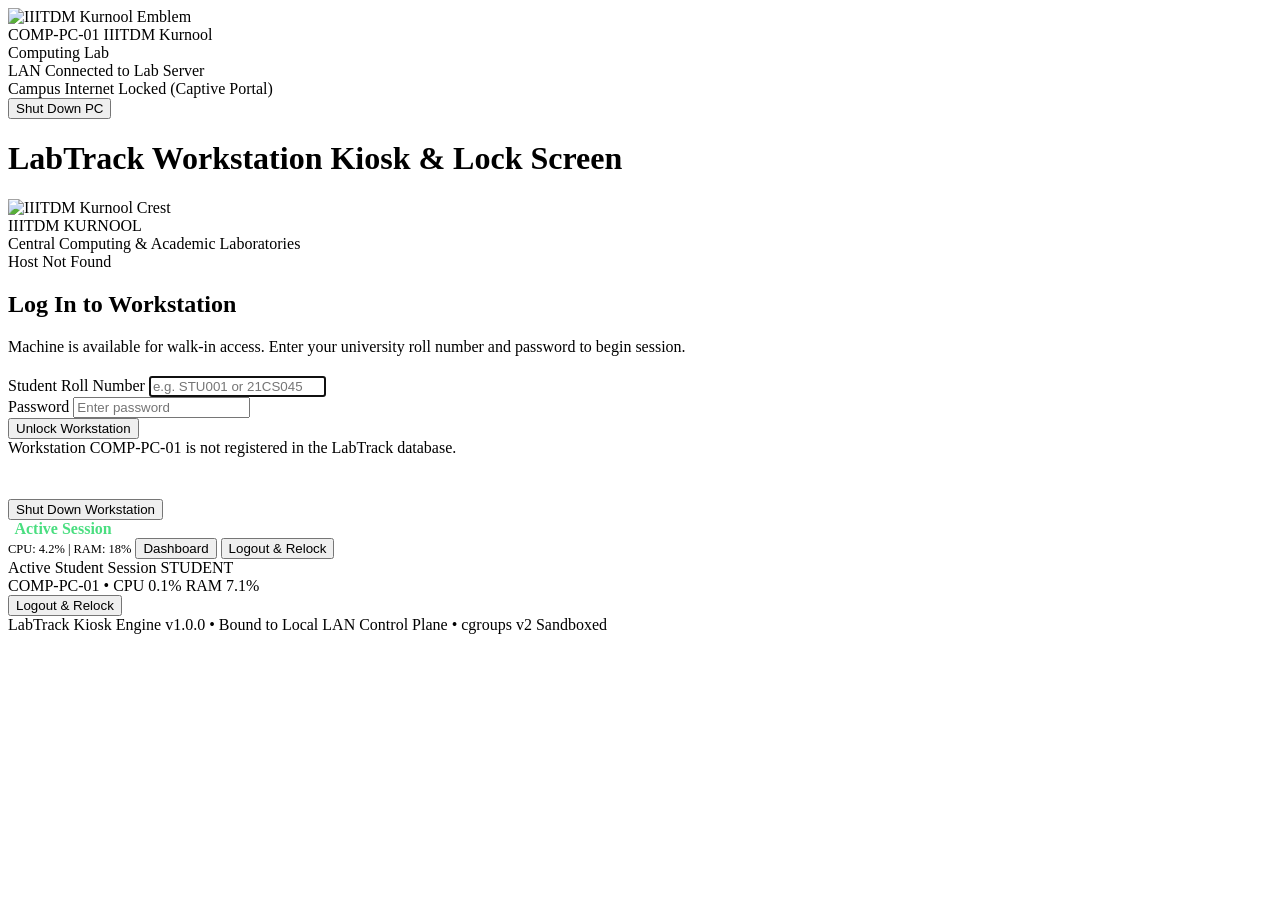
==== commit bed95729: "feat(design): Complete UI/UX overhaul across kiosk and web portal (Phases 1-5) - Strict WCAG 2.2 AA " ====
--- a/frontend/workstation_screen.html
+++ b/frontend/workstation_screen.html
@@ -4,15 +4,17 @@
     <meta charset="UTF-8">
     <meta name="viewport" content="width=device-width, initial-scale=1.0">
     <title>LabTrack Workstation Greeter & Lock Screen</title>
+    <link rel="stylesheet" href="/static/css/tokens.css">
     <link rel="stylesheet" href="/static/css/workstation.css">
     <script src="/static/js/anime.min.js"></script>
+    <script src="/static/js/icons.js"></script>
 </head>
 <body>
 
     <!-- TOP STATUS BAR -->
-    <div class="top-bar">
+    <header class="top-bar">
         <div class="host-title">
-            <img src="/static/iiitk.jpeg" alt="IIITDM Kurnool" class="institution-emblem" />
+            <img src="/static/iiitk.jpeg" alt="IIITDM Kurnool Emblem" class="institution-emblem" />
             <div class="host-info">
                 <div class="host-badge-row">
                     <span class="host-badge" id="hostBadge">COMP-PC-01</span>
@@ -30,19 +32,21 @@
                 <span class="indicator-dot"></span>
                 <span>Campus Internet Locked (Captive Portal)</span>
             </div>
-            <button class="btn-power" onclick="handlePowerOff()" title="Shut Down Workstation">
-                ⏻ Shut Down PC
+            <button type="button" class="btn-power" onclick="handlePowerOff()" title="Shut Down Workstation">
+                <span id="powerIconWrap"></span>
+                <span>Shut Down PC</span>
             </button>
         </div>
-    </div>
+    </header>
 
     <!-- MAIN KIOSK CONTAINER -->
-    <div class="kiosk-container">
+    <main class="kiosk-container" role="main">
+        <h1 class="sr-only">LabTrack Workstation Kiosk &amp; Lock Screen</h1>
         <div class="kiosk-card" id="kioskCard">
             
             <!-- Institutional Header Block -->
             <div class="inst-header-block">
-                <img src="/static/iiitk.jpeg" alt="IIITDM Kurnool" class="inst-header-logo" />
+                <img src="/static/iiitk.jpeg" alt="IIITDM Kurnool Crest" class="inst-header-logo" />
                 <div class="inst-header-text">
                     <div class="inst-header-title">IIITDM KURNOOL</div>
                     <div class="inst-header-sub">Central Computing &amp; Academic Laboratories</div>
@@ -50,8 +54,8 @@
             </div>
 
             <!-- State Banner -->
-            <div id="stateBadge" class="state-banner banner-AVAILABLE">
-                🟢 Workstation Available
+            <div id="stateBadge" class="state-banner banner-AVAILABLE" role="status" aria-live="polite">
+                <span>Workstation Available</span>
             </div>
 
             <!-- UNIFIED LOGIN VIEW -->
@@ -68,8 +72,8 @@
 
                 <!-- 1b. Faculty Session Reserved Context -->
                 <div id="facultyHeldContext" class="context-box" style="display: none; text-align: center;">
-                    <div style="font-size: 2.2rem; margin-bottom: 0.35rem;">🎓</div>
-                    <div class="club-category-tag" style="color: #4ade80;" id="facultyCourseHeader">OPERATING SYSTEMS LAB</div>
+                    <div id="facultyIconSlot" style="margin-bottom: 0.35rem; color: #a5b4fc;"></div>
+                    <div class="club-category-tag" style="color: #a5b4fc;" id="facultyCourseHeader">OPERATING SYSTEMS LAB</div>
                     <h2 class="kiosk-title" id="facultyBatchTitle" style="margin: 0.35rem 0 0.5rem 0; font-size: 1.35rem;">3rd Year CSE</h2>
                     <p class="kiosk-sub" id="facultyInstructorSubtitle" style="margin-bottom: 0;">Session conducted by <strong>Faculty</strong>. Enrolled batch students can log in to begin practical work.</p>
                 </div>
@@ -77,8 +81,12 @@
                 <!-- 2. Individual Student Reservation Context -->
                 <div id="individualHeldContext" class="context-box" style="display: none;">
                     <div style="display: flex; justify-content: space-between; align-items: center; margin-bottom: 0.85rem;">
-                        <span style="font-size: 0.85rem; font-weight: 700; color: #fbbf24; text-transform: uppercase; font-family: var(--font-mono); letter-spacing: 0.04em;">Assigned Booking</span>
-                        <span style="font-size: 0.72rem; color: var(--text-muted);">Strict Allocation</span>
+                        <span id="heldTagTitle" style="font-size: 0.85rem; font-weight: 700; color: #fbbf24; text-transform: uppercase; font-family: var(--font-mono); letter-spacing: 0.04em;">Assigned Booking</span>
+                        <span style="font-size: 0.72rem; color: var(--kiosk-text-muted);">Strict Allocation</span>
+                    </div>
+
+                    <div id="heldPurposeBadge" style="display: none; font-size: 0.78rem; font-weight: 700; color: #38bdf8; background: rgba(56, 189, 248, 0.12); border: 1px solid rgba(56, 189, 248, 0.28); border-radius: 6px; padding: 0.35rem 0.65rem; margin-bottom: 0.85rem; line-height: 1.4;">
+                        <span id="heldPurposeText">Academic Research Work / Thesis</span>
                     </div>
 
                     <div class="reserved-row">
@@ -89,14 +97,22 @@
                         <span class="reserved-label">Roll Number:</span>
                         <span class="reserved-value" id="heldRollNo">STU001</span>
                     </div>
+                    <div class="reserved-row" id="heldReasonRow" style="display: none;">
+                        <span class="reserved-label">Project / Reason:</span>
+                        <span class="reserved-value" id="heldReasonText">-</span>
+                    </div>
                     <div class="reserved-row">
-                        <span class="reserved-label">Grace Expiry:</span>
+                        <span class="reserved-label" id="heldTimeLabel">Grace Expiry:</span>
                         <span class="reserved-value" id="heldGraceTime">10:45 AM</span>
                     </div>
 
                     <div class="countdown-box">
-                        <div class="countdown-label">Hold Grace Period Remaining</div>
-                        <div class="countdown-timer" id="graceCountdown">14:59</div>
+                        <div class="countdown-label" id="heldCountdownLabel">Hold Grace Period Remaining</div>
+                        <div class="countdown-timer tabular-nums" id="graceCountdown" aria-live="off">14:59</div>
+                    </div>
+
+                    <div id="heldAdminNotice" style="display: none; font-size: 0.76rem; color: #fbbf24; background: rgba(245, 158, 11, 0.1); border: 1px solid rgba(245, 158, 11, 0.25); border-radius: 6px; padding: 0.45rem 0.65rem; margin-top: 0.65rem; line-height: 1.4;">
+                        <strong>Admin Dedicated Workstation:</strong> Exclusively locked for this student. Machine will preserve your allocation even across logouts until the period ends.
                     </div>
                 </div>
 
@@ -109,14 +125,17 @@
                 <!-- SINGLE UNIFIED AUTHENTICATION FORM -->
                 <form id="unifiedAuthForm" onsubmit="handleUnlock(event)">
                     <div class="form-group">
-                        <label id="loginRollLabel">Student Roll Number</label>
-                        <input type="text" id="loginRollInput" placeholder="e.g. STU001 or 21CS045" required autocomplete="off" />
+                        <label id="loginRollLabel" for="loginRollInput">Student Roll Number</label>
+                        <input type="text" id="loginRollInput" placeholder="e.g. STU001 or 21CS045" required autocomplete="off" autofocus />
                     </div>
                     <div class="form-group">
-                        <label>Password</label>
+                        <label for="loginPwInput">Password</label>
                         <input type="password" id="loginPwInput" placeholder="Enter password" required />
                     </div>
-                    <button type="submit" class="btn-unlock" id="loginSubmitBtn">🔓 Unlock Workstation</button>
+                    <button type="submit" class="btn-unlock" id="loginSubmitBtn">
+                        <span id="unlockBtnIcon"></span>
+                        <span id="unlockBtnLabel">Unlock Workstation</span>
+                    </button>
                 </form>
             </div>
 
@@ -136,26 +155,33 @@
                     </div>
                     <div class="reserved-row">
                         <span class="reserved-label">Session ID:</span>
-                        <span class="reserved-value" id="occSessionId">#1</span>
+                        <span class="reserved-value tabular-nums" id="occSessionId">#1</span>
                     </div>
 
                     <div class="metrics-grid">
                         <div class="metric-cell">
-                            <div class="metric-num" id="occCpuLoad">4.2%</div>
+                            <div class="metric-num tabular-nums" id="occCpuLoad">4.2%</div>
                             <div class="metric-lbl">CPU Usage</div>
                         </div>
                         <div class="metric-cell">
-                            <div class="metric-num" id="occMemLoad">18.5%</div>
+                            <div class="metric-num tabular-nums" id="occMemLoad">18.5%</div>
                             <div class="metric-lbl">RAM Usage</div>
                         </div>
                     </div>
                 </div>
 
-                <button class="btn-desktop" onclick="minimizeToFloatingBar()">💻 Minimize &amp; Open Linux Desktop</button>
-                <div style="margin: 0.75rem 0; font-size: 0.76rem; color: var(--text-muted); line-height: 1.4;">
-                    💡 <em>Shortcut: Press <strong>Super (Windows key)</strong> or <strong>Ctrl+Alt+T</strong> to launch Terminal & Apps anytime.</em>
-                </div>
-                <button class="btn-logout" onclick="handleLogout()">🔒 Logout &amp; Re-lock Workstation</button>
+                <button type="button" class="btn-desktop" onclick="minimizeToFloatingBar()">
+                    <span id="desktopBtnIcon"></span>
+                    <span>Minimize &amp; Open Linux Desktop</span>
+                </button>
+                <div style="margin: 0.75rem 0; font-size: 0.76rem; color: var(--kiosk-text-muted); line-height: 1.4; display: flex; align-items: center; justify-content: center; gap: 0.35rem;">
+                    <span id="tipIconSlot"></span>
+                    <span>Shortcut: Press <strong>Super (Windows key)</strong> or <strong>Ctrl+Alt+T</strong> to launch Terminal &amp; Apps anytime.</span>
+                </div>
+                <button type="button" class="btn-logout" onclick="handleLogout()">
+                    <span id="logoutBtnIcon"></span>
+                    <span>Logout &amp; Re-lock Workstation</span>
+                </button>
             </div>
 
             <!-- MAINTENANCE OFFLINE VIEW -->
@@ -165,16 +191,17 @@
             </div>
 
             <!-- STATUS MESSAGE BOX -->
-            <div id="messageBox" class="msg-box"></div>
+            <div id="messageBox" class="msg-box" role="alert"></div>
 
             <!-- DISCRETE POWER BUTTON IN FOOTER OF CARD -->
-            <div style="margin-top: 1.5rem; border-top: 1px solid var(--border-subtle); padding-top: 1.15rem;">
+            <div style="margin-top: 1.5rem; border-top: 1px solid var(--neutral-800); padding-top: 1.15rem;">
                 <button type="button" class="btn-power-discrete" onclick="handlePowerOff()" title="Shut down workstation immediately">
-                    ⏻ Shut Down Workstation
+                    <span id="discretePowerIconSlot"></span>
+                    <span>Shut Down Workstation</span>
                 </button>
             </div>
         </div>
-    </div>
+    </main>
 
     <!-- Floating Mini Dock on Desktop -->
     <div id="floatingDock">
@@ -182,12 +209,12 @@
             <span class="indicator-dot" style="background:#4ade80;"></span>
             <span id="dockUser">Active Session</span>
         </span>
-        <span style="color: var(--text-muted); font-family: var(--font-mono); font-size: 0.78rem;" id="dockStats">CPU: 4.2% | RAM: 18%</span>
-        <button class="mini-btn-expand" onclick="expandFromFloatingBar()">🔍 Dashboard</button>
-        <button class="mini-btn-logout" onclick="handleLogout()">🔒 Logout &amp; Relock</button>
+        <span style="color: var(--kiosk-text-muted); font-family: var(--font-mono); font-size: 0.78rem;" id="dockStats" class="tabular-nums">CPU: 4.2% | RAM: 18%</span>
+        <button type="button" class="mini-btn-expand" onclick="expandFromFloatingBar()">Dashboard</button>
+        <button type="button" class="mini-btn-logout" id="miniDockLogoutBtn" onclick="handleHudLogoutClick(this)">Logout &amp; Relock</button>
     </div>
 
-    <!-- Floating Mini Dock for Desktop Window Mode (?floating=1) -->
+    <!-- Floating Mini Dock for Desktop Window Mode (?floating=1) - TELEMETRY HUD PILL -->
     <div id="floatingBarWidget">
         <div class="dock-hud-left">
             <div class="dock-status-indicator" title="Active Sandboxed Session">
@@ -196,13 +223,13 @@
             <div class="dock-identity-block">
                 <div class="dock-user-row">
                     <span class="dock-user-name" id="floatingUserName">Active Student Session</span>
-                    <span class="dock-roll-badge" id="floatingRollBadge">STUDENT</span>
+                    <span class="dock-roll-badge tabular-nums" id="floatingRollBadge">STUDENT</span>
                 </div>
                 <div class="dock-meta-row">
-                    <span class="dock-host-tag" id="floatingHostBadge">COMP-PC-01</span>
+                    <span class="dock-host-tag tabular-nums" id="floatingHostBadge">COMP-PC-01</span>
                     <span class="dock-divider">&bull;</span>
-                    <span class="dock-telemetry-chip" id="floatingCpuChip">CPU 0.1%</span>
-                    <span class="dock-telemetry-chip" id="floatingRamChip">RAM 7.1%</span>
+                    <span class="dock-telemetry-chip tabular-nums" id="floatingCpuChip">CPU 0.1%</span>
+                    <span class="dock-telemetry-chip tabular-nums" id="floatingRamChip">RAM 7.1%</span>
                 </div>
                 <!-- Hidden fallback elements for backwards compatibility -->
                 <span id="floatingUserTitle" style="display: none;"></span>
@@ -210,12 +237,10 @@
             </div>
         </div>
         <div class="dock-hud-right">
-            <button class="dock-btn-logout-cool" onclick="handleLogout()" title="End session and relock machine">
-                <svg width="13" height="13" viewBox="0 0 24 24" fill="none" stroke="currentColor" stroke-width="2.5" stroke-linecap="round" stroke-linejoin="round" style="margin-right: 5px;">
-                    <rect x="3" y="11" width="18" height="11" rx="2" ry="2"></rect>
-                    <path d="M7 11V7a5 5 0 0 1 10 0v4"></path>
-                </svg>
-                <span>Logout &amp; Relock</span>
+            <!-- Accidental-Click Guard: 2-step presentation confirmation before handleLogout (AUD-07) -->
+            <button type="button" class="dock-btn-logout-cool" id="hudLogoutBtn" onclick="handleHudLogoutClick(this)" title="End session and relock machine">
+                <span id="hudLockIconSlot"></span>
+                <span id="hudLogoutLabel">Logout &amp; Relock</span>
             </button>
         </div>
     </div>
@@ -232,73 +257,90 @@
             if (parts.length >= 2 && parts[0] === 'workstation') {
                 return decodeURIComponent(parts[1]);
             }
-            const urlParams = new URLSearchParams(window.location.search);
-            return urlParams.get('hostname') || 'COMP-PC-01';
-        }
-
+            const params = new URLSearchParams(window.location.search);
+            return params.get('hostname') || 'COMP-PC-01';
+        }
+
+        const HOSTNAME = getHostname();
         const urlParams = new URLSearchParams(window.location.search);
         const isFloatingMode = urlParams.get('floating') === '1';
 
-        const HOSTNAME = getHostname();
+        document.getElementById('hostBadge').innerText = HOSTNAME;
+        const floatingHostBadge = document.getElementById('floatingHostBadge');
+        if (floatingHostBadge) floatingHostBadge.innerText = HOSTNAME;
+
         let currentLockState = null;
         let remainingGraceSeconds = 0;
-        let countdownTimer = null;
         let currentActiveSessionId = null;
         let previousStateKey = null;
-
-        document.getElementById('hostBadge').innerText = HOSTNAME;
-
+        let hudArmedTimeout = null;
+
+        // Populate initial static vector icons
+        function initStaticIcons() {
+            if (!window.LabTrackIcons) return;
+            const powerIconWrap = document.getElementById('powerIconWrap');
+            if (powerIconWrap) powerIconWrap.innerHTML = LabTrackIcons.render('power', 14);
+
+            const discretePowerIconSlot = document.getElementById('discretePowerIconSlot');
+            if (discretePowerIconSlot) discretePowerIconSlot.innerHTML = LabTrackIcons.render('power', 14);
+
+            const unlockBtnIcon = document.getElementById('unlockBtnIcon');
+            if (unlockBtnIcon) unlockBtnIcon.innerHTML = LabTrackIcons.render('unlock', 16);
+
+            const desktopBtnIcon = document.getElementById('desktopBtnIcon');
+            if (desktopBtnIcon) desktopBtnIcon.innerHTML = LabTrackIcons.render('monitor', 16);
+
+            const logoutBtnIcon = document.getElementById('logoutBtnIcon');
+            if (logoutBtnIcon) logoutBtnIcon.innerHTML = LabTrackIcons.render('lock', 16);
+
+            const tipIconSlot = document.getElementById('tipIconSlot');
+            if (tipIconSlot) tipIconSlot.innerHTML = LabTrackIcons.render('lightbulb', 14);
+
+            const facultyIconSlot = document.getElementById('facultyIconSlot');
+            if (facultyIconSlot) facultyIconSlot.innerHTML = LabTrackIcons.render('graduation-cap', 36);
+
+            const hudLockIconSlot = document.getElementById('hudLockIconSlot');
+            if (hudLockIconSlot) hudLockIconSlot.innerHTML = LabTrackIcons.render('lock', 13);
+        }
+        initStaticIcons();
+
+        // Mode switch if requested (?floating=1)
         if (isFloatingMode) {
             document.body.classList.add('floating-mode');
-            document.title = `⚡ LabTrack [${HOSTNAME}] - Active Session`;
-        }
-
-        window.addEventListener('DOMContentLoaded', () => {
-            fetchLockState();
-            // Poll lock-state over local switch every 2.5 seconds
-            setInterval(fetchLockState, 2500);
-            // Run countdown tick every second
-            setInterval(tickCountdown, 1000);
-
-            // Initial entrance animation via anime.js
-            if (window.anime && !isFloatingMode) {
-                window.anime({
-                    targets: '#kioskCard',
-                    opacity: [0.75, 1],
-                    translateY: [8, 0],
-                    duration: 350,
-                    easing: 'easeOutQuad'
-                });
-            }
-        });
-
+            const floatingBar = document.getElementById('floatingBarWidget');
+            if (floatingBar) floatingBar.style.display = 'flex';
+        }
+
+        // Fetch lock-state from FastAPI backend with live polling
         async function fetchLockState() {
             try {
                 const res = await fetch(`/api/pcs/${HOSTNAME}/lock-state`);
-                if (!res.ok) throw new Error("Server error");
-                const data = await res.json();
-                
-                // Set LAN badge green
-                const lanPill = document.getElementById('lanPill');
-                lanPill.className = "net-chip net-green";
-                lanPill.innerHTML = `<span class="indicator-dot"></span><span>LAN Connected to Lab Server</span>`;
-
-                applyLockState(data);
+                if (res.ok) {
+                    const data = await res.json();
+                    applyLockState(data);
+                } else if (res.status === 404) {
+                    document.getElementById('stateBadge').innerText = "Host Not Found";
+                    showMessage(`Workstation ${HOSTNAME} is not registered in the LabTrack database.`, "msg-error");
+                }
             } catch (err) {
-                // LAN offline
-                const lanPill = document.getElementById('lanPill');
-                lanPill.className = "net-chip net-red";
-                lanPill.innerHTML = `<span class="indicator-dot"></span><span>LAN Disconnected (Check Ethernet cable)</span>`;
+                console.error("Lock-state fetch error:", err);
+                const pill = document.getElementById('lanPill');
+                if (pill) {
+                    pill.className = "net-chip net-red";
+                    pill.innerHTML = `<span class="indicator-dot"></span><span>LAN Control Plane Offline</span>`;
+                }
             }
         }
 
         function applyLockState(data) {
             currentLockState = data;
-            document.getElementById('labNameDisplay').innerText = data.lab_name;
-
-            const stateBadge = document.getElementById('stateBadge');
-
-            // View toggles
+
+            // Update top bar lab name
+            if (data.lab_name) {
+                document.getElementById('labNameDisplay').innerText = data.lab_name;
+            }
+
+            // Reset view visibilities
             document.getElementById('loginView').style.display = 'none';
             document.getElementById('occupiedView').style.display = 'none';
             document.getElementById('maintenanceView').style.display = 'none';
@@ -307,32 +349,37 @@
             document.getElementById('individualHeldContext').style.display = 'none';
             document.getElementById('availableContext').style.display = 'none';
 
-            const stateKey = `${data.state}_${data.is_club_event}_${data.is_faculty_lab}`;
-
-            if (data.state === 'OCCUPIED') {
+            const stateBadge = document.getElementById('stateBadge');
+            const stateKey = `${data.state}_${data.is_club_event}_${data.is_faculty_lab}_${data.is_admin_dedicated}`;
+
+            const iconHelper = window.LabTrackIcons ? window.LabTrackIcons.render : (name => '');
+
+            if (data.state === 'OCCUPIED' && data.active_session) {
                 document.getElementById('occupiedView').style.display = 'block';
-                stateBadge.innerText = "⚡ Session Active";
+                stateBadge.innerHTML = `${iconHelper('cpu', 18)} <span>Active Sandboxed Session</span>`;
                 stateBadge.className = 'state-banner banner-OCCUPIED';
-                if (data.active_session) {
-                    currentActiveSessionId = data.active_session.session_id;
-                    document.getElementById('occStudentName').innerText = data.active_session.student_name;
-                    document.getElementById('occRollNo').innerText = data.active_session.roll_no;
-                    document.getElementById('occSessionId').innerText = `#${data.active_session.session_id}`;
-                    document.getElementById('occCpuLoad').innerText = `${data.active_session.cpu_percent || 3.5}%`;
-                    document.getElementById('occMemLoad').innerText = `${data.active_session.memory_percent || 14.2}%`;
-
-                    if (isFloatingMode) {
-                        const studentName = data.active_session.student_name || 'Student';
-                        const rollNo = data.active_session.roll_no || '-';
-                        const cpu = data.active_session.cpu_percent || 0.1;
-                        const ram = data.active_session.memory_percent || 7.1;
-
-                        const nameElem = document.getElementById('floatingUserName');
-                        if (nameElem) nameElem.innerText = studentName;
-                        const rollElem = document.getElementById('floatingRollBadge');
-                        if (rollElem) rollElem.innerText = rollNo;
-                        const hostElem = document.getElementById('floatingHostBadge');
-                        if (hostElem) hostElem.innerText = HOSTNAME;
+
+                const studentName = data.active_session.student_name || 'Active Student';
+                const rollNo = data.active_session.roll_no || 'STU';
+                const sessId = data.active_session.session_id || 1;
+                const cpu = data.active_session.cpu_percent || 0.1;
+                const ram = data.active_session.memory_percent || 7.1;
+
+                currentActiveSessionId = sessId;
+
+                document.getElementById('occStudentName').innerText = studentName;
+                document.getElementById('occRollNo').innerText = rollNo;
+                document.getElementById('occSessionId').innerText = `#${sessId}`;
+                document.getElementById('occCpuLoad').innerText = `${cpu}%`;
+                document.getElementById('occMemLoad').innerText = `${ram}%`;
+
+                // Update floating desktop widget if active
+                if (isFloatingMode) {
+                    const userElem = document.getElementById('floatingUserName');
+                    if (userElem) {
+                        userElem.innerText = studentName;
+                        const rollBadgeElem = document.getElementById('floatingRollBadge');
+                        if (rollBadgeElem) rollBadgeElem.innerText = rollNo;
                         const cpuElem = document.getElementById('floatingCpuChip');
                         if (cpuElem) cpuElem.innerText = `CPU ${cpu}%`;
                         const ramElem = document.getElementById('floatingRamChip');
@@ -348,21 +395,21 @@
                 setWanStatus(true);
             } else if (data.state === 'MAINTENANCE') {
                 document.getElementById('maintenanceView').style.display = 'block';
-                stateBadge.innerText = "⚠️ Maintenance Mode";
+                stateBadge.innerHTML = `${iconHelper('alert-triangle', 18)} <span>Workstation Offline (Maintenance)</span>`;
                 stateBadge.className = 'state-banner banner-MAINTENANCE';
                 setWanStatus(false);
             } else if (data.is_club_event) {
                 // Priority Club Event mode
                 document.getElementById('loginView').style.display = 'block';
                 document.getElementById('clubHeldContext').style.display = 'block';
-                stateBadge.innerText = `⚡ ${data.club_name || 'TECHNICAL CLUB'} EVENT`;
+                stateBadge.innerHTML = `${iconHelper('zap', 18)} <span>${(data.club_name || 'TECHNICAL CLUB').toUpperCase()} WORKSHOP</span>`;
                 stateBadge.className = 'state-banner banner-HELD';
                 document.getElementById('clubLogoImg').src = data.club_logo_url || '/static/clubs/gdg.jpeg';
                 document.getElementById('clubNameHeader').innerText = data.club_name || 'Technical Coding Club';
                 document.getElementById('clubEventTitle').innerText = data.event_title || 'Club Workshop';
                 document.getElementById('loginRollLabel').innerText = "Student Roll Number";
                 const btn = document.getElementById('loginSubmitBtn');
-                btn.innerText = "🚀 Join Club Workshop & Unlock";
+                document.getElementById('unlockBtnLabel').innerText = "Join Club Workshop & Unlock";
                 btn.style.backgroundColor = "#059669";
                 btn.style.borderColor = "#059669";
                 setWanStatus(false);
@@ -370,51 +417,101 @@
                 // Faculty Practical Lab mode
                 document.getElementById('loginView').style.display = 'block';
                 document.getElementById('facultyHeldContext').style.display = 'block';
-                stateBadge.innerText = `🎓 FACULTY PRACTICAL LAB`;
+                stateBadge.innerHTML = `${iconHelper('graduation-cap', 18)} <span>FACULTY PRACTICAL LAB</span>`;
                 stateBadge.className = 'state-banner banner-HELD';
                 document.getElementById('facultyCourseHeader').innerText = data.course_name || 'Practical Session';
                 document.getElementById('facultyBatchTitle').innerText = data.batch_name || 'Enrolled Batch';
                 document.getElementById('facultyInstructorSubtitle').innerHTML = `Session conducted by <strong>${data.faculty_name || 'Faculty'}</strong>. Enrolled batch students can log in to begin practical work.`;
                 document.getElementById('loginRollLabel').innerText = "Student Roll Number";
                 const btn = document.getElementById('loginSubmitBtn');
-                btn.innerText = "🎓 Begin Lab Session & Unlock";
-                btn.style.backgroundColor = "#15803d";
-                btn.style.borderColor = "#15803d";
+                document.getElementById('unlockBtnLabel').innerText = "Begin Lab Session & Unlock";
+                btn.style.backgroundColor = "#4338ca";
+                btn.style.borderColor = "#4338ca";
                 setWanStatus(false);
             } else if (data.state === 'HELD') {
-                // Individual Student Reservation mode
+                // Individual / Admin Dedicated Student Reservation mode
                 document.getElementById('loginView').style.display = 'block';
                 document.getElementById('individualHeldContext').style.display = 'block';
-                stateBadge.innerText = "🔒 Workstation Reserved";
-                stateBadge.className = 'state-banner banner-HELD';
+
+                const isDedicated = !!data.is_admin_dedicated;
+                const tagTitle = document.getElementById('heldTagTitle');
+                if (tagTitle) tagTitle.innerText = isDedicated ? "ADMIN DEDICATED ALLOCATION" : "ASSIGNED BOOKING";
+
+                const adminNotice = document.getElementById('heldAdminNotice');
+                if (adminNotice) adminNotice.style.display = isDedicated ? "block" : "none";
+
+                stateBadge.innerHTML = isDedicated ? 
+                    `${iconHelper('shield-lock', 18)} <span>Admin Dedicated Allocation</span>` : 
+                    `${iconHelper('clock', 18)} <span>Workstation Reserved</span>`;
+                stateBadge.className = isDedicated ? 'state-banner banner-DEDICATED' : 'state-banner banner-HELD';
+
                 document.getElementById('heldStudentName').innerText = data.reserved_student_name || 'Assigned Student';
                 document.getElementById('heldRollNo').innerText = data.reserved_roll_no || '-';
+
+                // Display academic purpose badge & reason
+                const purposeBadge = document.getElementById('heldPurposeBadge');
+                const purposeText = document.getElementById('heldPurposeText');
+                if (data.purpose) {
+                    purposeBadge.style.display = 'block';
+                    purposeText.innerHTML = `${iconHelper('microscope', 14)} <span>${data.purpose}</span>`;
+                } else {
+                    purposeBadge.style.display = 'none';
+                }
+
+                const reasonRow = document.getElementById('heldReasonRow');
+                const reasonText = document.getElementById('heldReasonText');
+                if (data.academic_reason && data.academic_reason.trim()) {
+                    reasonRow.style.display = 'flex';
+                    reasonText.innerText = data.academic_reason;
+                } else {
+                    reasonRow.style.display = 'none';
+                }
+
                 const rollInput = document.getElementById('loginRollInput');
                 if (!rollInput.value) {
                     rollInput.value = data.reserved_roll_no || '';
                 }
-                if (data.grace_deadline) {
-                    document.getElementById('heldGraceTime').innerText = new Date(data.grace_deadline).toLocaleTimeString();
-                }
+
+                const timeLabel = document.getElementById('heldTimeLabel');
+                const cdLabel = document.getElementById('heldCountdownLabel');
+                const targetTime = data.reserved_end_time || data.grace_deadline;
+                if (timeLabel) timeLabel.innerText = isDedicated ? "Allocation Window:" : "Grace Expiry:";
+                if (cdLabel) cdLabel.innerText = isDedicated ? "Allocation Window Remaining" : "Hold Grace Period Remaining";
+
+                if (data.time_window) {
+                    document.getElementById('heldGraceTime').innerText = data.time_window;
+                } else if (targetTime) {
+                    const dt = new Date(targetTime);
+                    document.getElementById('heldGraceTime').innerText = dt.toLocaleDateString([], { month: 'short', day: 'numeric', year: 'numeric' }) + ' (' + dt.toLocaleTimeString([], { hour: '2-digit', minute: '2-digit' }) + ')';
+                }
+
                 remainingGraceSeconds = data.remaining_grace_seconds || 0;
-                document.getElementById('loginRollLabel').innerText = "Reserved Student Roll Number";
+                document.getElementById('graceCountdown').innerText = data.remaining_time_display || formatRemainingCountdown(remainingGraceSeconds);
+
+                document.getElementById('loginRollLabel').innerText = isDedicated ? "Designated Student Roll Number" : "Reserved Student Roll Number";
                 const btn = document.getElementById('loginSubmitBtn');
-                btn.innerText = "🔓 Unlock Reserved Workstation";
-                btn.style.backgroundColor = "#d97706";
-                btn.style.borderColor = "#d97706";
+                document.getElementById('unlockBtnLabel').innerText = isDedicated ? "Unlock Dedicated Workstation" : "Unlock Reserved Workstation";
+                btn.style.backgroundColor = isDedicated ? "#0284c7" : "#d97706";
+                btn.style.borderColor = isDedicated ? "#0284c7" : "#d97706";
                 setWanStatus(false);
             } else {
                 // Available Walk-in mode
                 document.getElementById('loginView').style.display = 'block';
                 document.getElementById('availableContext').style.display = 'block';
-                stateBadge.innerText = "🟢 Workstation Available";
+                stateBadge.innerHTML = `${iconHelper('check-circle', 18)} <span>Workstation Available (Walk-in Permitted)</span>`;
                 stateBadge.className = 'state-banner banner-AVAILABLE';
                 document.getElementById('loginRollLabel').innerText = "Student Roll Number";
                 const btn = document.getElementById('loginSubmitBtn');
-                btn.innerText = "🔓 Unlock Workstation";
+                document.getElementById('unlockBtnLabel').innerText = "Unlock Workstation";
                 btn.style.backgroundColor = "#2563eb";
                 btn.style.borderColor = "#2563eb";
                 setWanStatus(false);
+
+                // Focus roll number input automatically for rapid walk-in speed (AUD-04)
+                const rollInput = document.getElementById('loginRollInput');
+                if (rollInput && document.activeElement !== rollInput && !isFloatingMode) {
+                    rollInput.focus();
+                }
             }
 
             // Animate on state transition
@@ -423,11 +520,34 @@
                     targets: '#kioskCard',
                     opacity: [0.8, 1],
                     translateY: [4, 0],
-                    duration: 250,
+                    duration: 220,
                     easing: 'easeOutQuad'
                 });
             }
             previousStateKey = stateKey;
+        }
+
+        function formatRemainingCountdown(seconds) {
+            if (seconds <= 0) return "Expired";
+            const days = Math.floor(seconds / 86400);
+            const hours = Math.floor((seconds % 86400) / 3600);
+            const mins = Math.floor((seconds % 3600) / 60);
+            const secs = seconds % 60;
+            if (days >= 30) {
+                const months = Math.floor(days / 30);
+                const remDays = days % 30;
+                return remDays > 0 ? `${months} mo ${remDays}d remaining` : `${months} month${months > 1 ? 's' : ''} remaining`;
+            }
+            if (days > 1) {
+                return hours > 0 ? `${days}d ${hours}h remaining` : `${days} days remaining`;
+            }
+            if (days === 1) {
+                return `1 day ${hours}h remaining`;
+            }
+            if (hours > 0) {
+                return `${hours}h ${mins}m ${secs}s`;
+            }
+            return `${String(mins).padStart(2, '0')}:${String(secs).padStart(2, '0')}`;
         }
 
         function setWanStatus(unlocked) {
@@ -444,11 +564,9 @@
         function tickCountdown() {
             if (currentLockState && currentLockState.state === 'HELD' && remainingGraceSeconds > 0) {
                 remainingGraceSeconds--;
-                const mins = Math.floor(remainingGraceSeconds / 60);
-                const secs = remainingGraceSeconds % 60;
                 const cdElem = document.getElementById('graceCountdown');
                 if (cdElem) {
-                    cdElem.innerText = `${String(mins).padStart(2, '0')}:${String(secs).padStart(2, '0')}`;
+                    cdElem.innerText = formatRemainingCountdown(remainingGraceSeconds);
                 }
             }
         }
@@ -467,8 +585,8 @@
 
             const submitBtn = document.getElementById('loginSubmitBtn');
             submitBtn.disabled = true;
-            const originalText = submitBtn.innerText;
-            submitBtn.innerText = "Authenticating...";
+            const originalLabel = document.getElementById('unlockBtnLabel').innerText;
+            document.getElementById('unlockBtnLabel').innerText = "Authenticating...";
 
             try {
                 const res = await fetch('/api/agent/checkin', {
@@ -496,19 +614,58 @@
                     }
                     setTimeout(fetchLockState, 500);
                 } else {
-                    showMessage(data.detail || "Authentication failed. Please verify credentials.", "msg-error");
+                    // Structured 403 / 401 error presentation (AUD-06)
+                    const iconHelper = window.LabTrackIcons ? window.LabTrackIcons.render : (name => '');
+                    if (res.status === 403 && data.detail && data.detail.includes("strictly held for")) {
+                        const errHtml = `
+                            <div style="display: flex; gap: 0.5rem; align-items: flex-start;">
+                                <span style="color: #f87171; flex-shrink: 0; margin-top: 2px;">${iconHelper('shield-alert', 16)}</span>
+                                <div>
+                                    <strong>Access Denied:</strong> ${data.detail}<br/>
+                                    <span style="font-size: 0.76rem; color: #fca5a5; display: block; margin-top: 4px;">
+                                        Please choose an AVAILABLE computer nearby or check your advance reservations in the portal.
+                                    </span>
+                                </div>
+                            </div>
+                        `;
+                        const box = document.getElementById('messageBox');
+                        box.innerHTML = errHtml;
+                        box.className = "msg-box msg-error";
+                        box.style.display = "block";
+                    } else {
+                        showMessage(data.detail || "Authentication failed. Please verify credentials.", "msg-error");
+                    }
                 }
             } catch (err) {
                 showMessage("Connection error reaching lab server control plane.", "msg-error");
             } finally {
                 submitBtn.disabled = false;
-                submitBtn.innerText = originalText;
+                document.getElementById('unlockBtnLabel').innerText = originalLabel;
+            }
+        }
+
+        // Accidental-Click Protection for HUD Mini-Dock (AUD-07)
+        function handleHudLogoutClick(btn) {
+            if (btn.classList.contains('confirming')) {
+                // Second click confirmed: invoke original handleLogout
+                if (hudArmedTimeout) clearTimeout(hudArmedTimeout);
+                btn.classList.remove('confirming');
+                btn.innerText = "Logging out...";
+                handleLogout();
+            } else {
+                // First click: arm confirmation state with 4s timeout
+                btn.classList.add('confirming');
+                const originalText = btn.innerHTML;
+                const iconHelper = window.LabTrackIcons ? window.LabTrackIcons.render : (name => '');
+                btn.innerHTML = `${iconHelper('alert-triangle', 13)} <span>Click Again to Relock</span>`;
+                hudArmedTimeout = setTimeout(() => {
+                    btn.classList.remove('confirming');
+                    btn.innerHTML = originalText;
+                }, 4000);
             }
         }
 
         async function handleLogout() {
-            if (!confirm("Are you sure you want to end your session and lock this workstation?")) return;
-
             try {
                 if (currentActiveSessionId) {
                     await fetch('/api/agent/close', {
@@ -581,6 +738,11 @@
             document.body.style.backgroundColor = '#09090b';
             document.getElementById('floatingDock').style.display = 'none';
         }
+
+        // Live Poll every 5 seconds
+        setInterval(fetchLockState, 5000);
+        setInterval(tickCountdown, 1000);
+        fetchLockState();
     </script>
 </body>
 </html>
